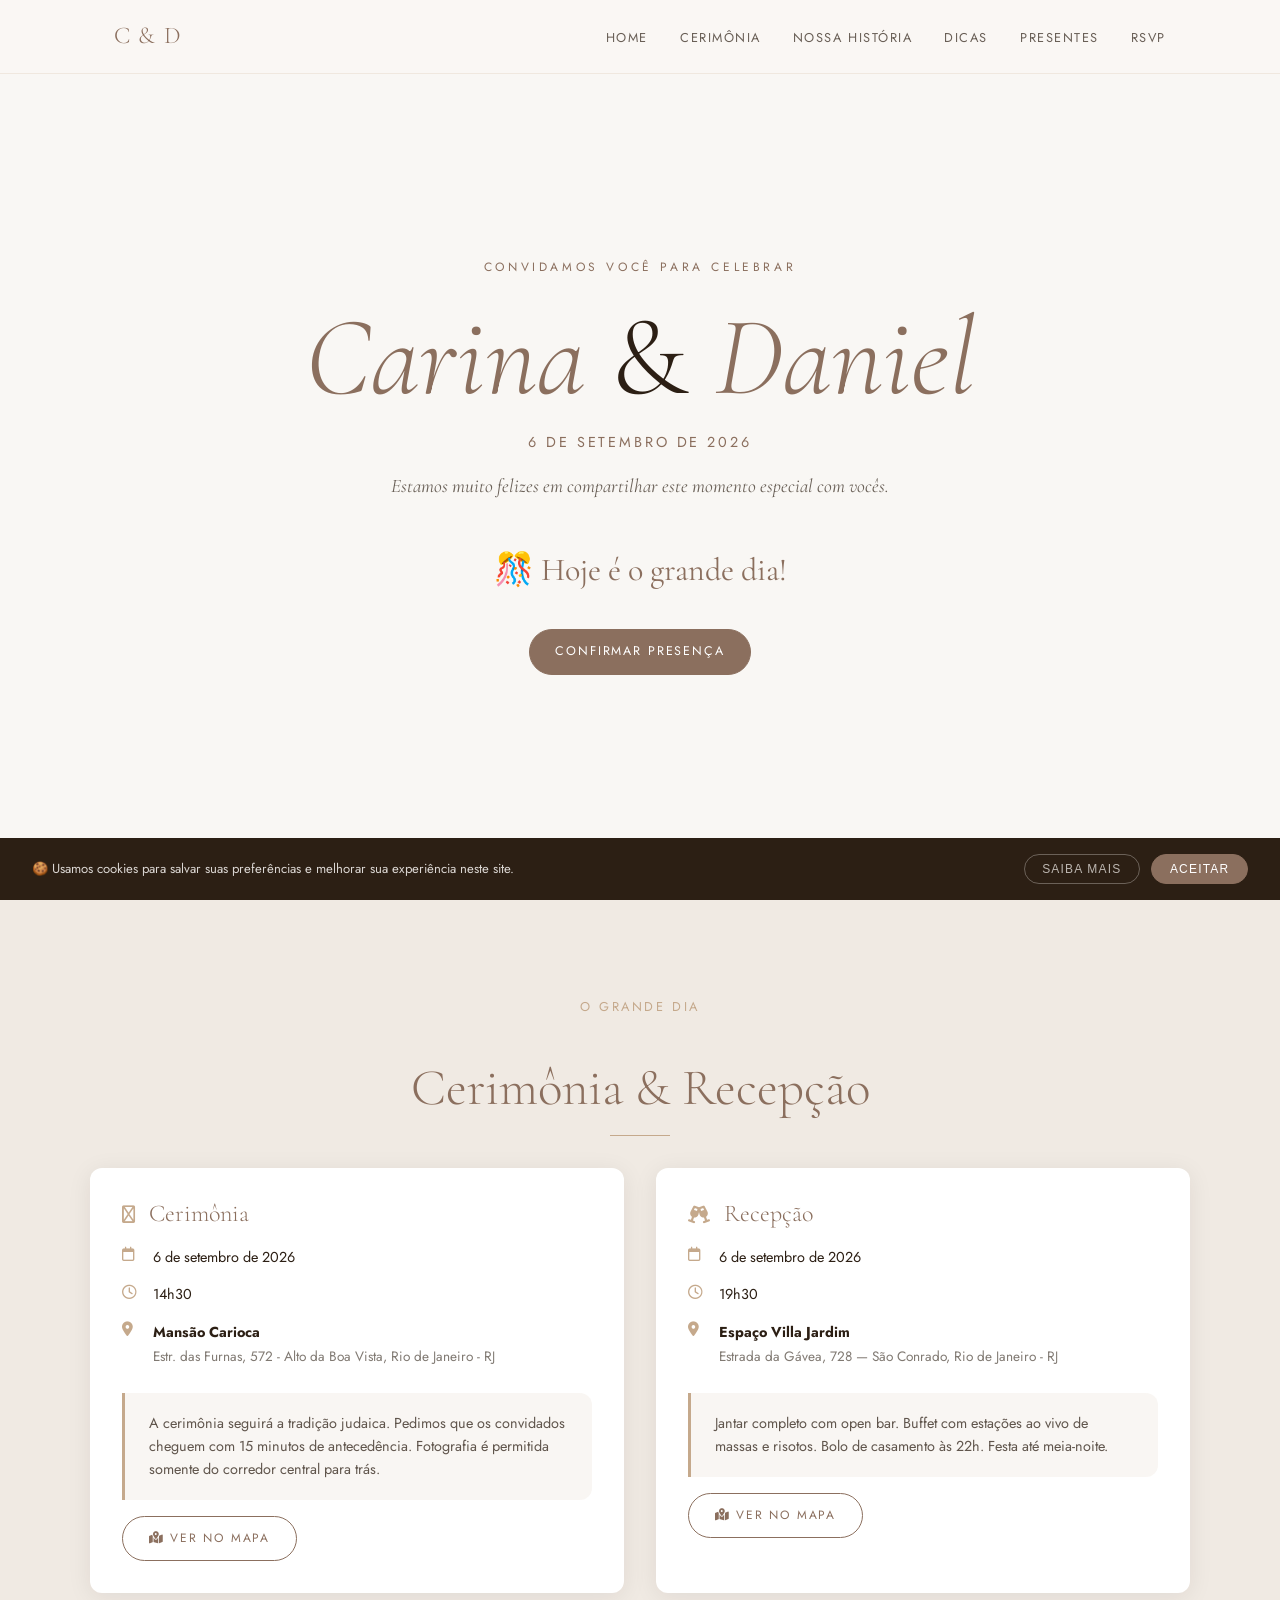
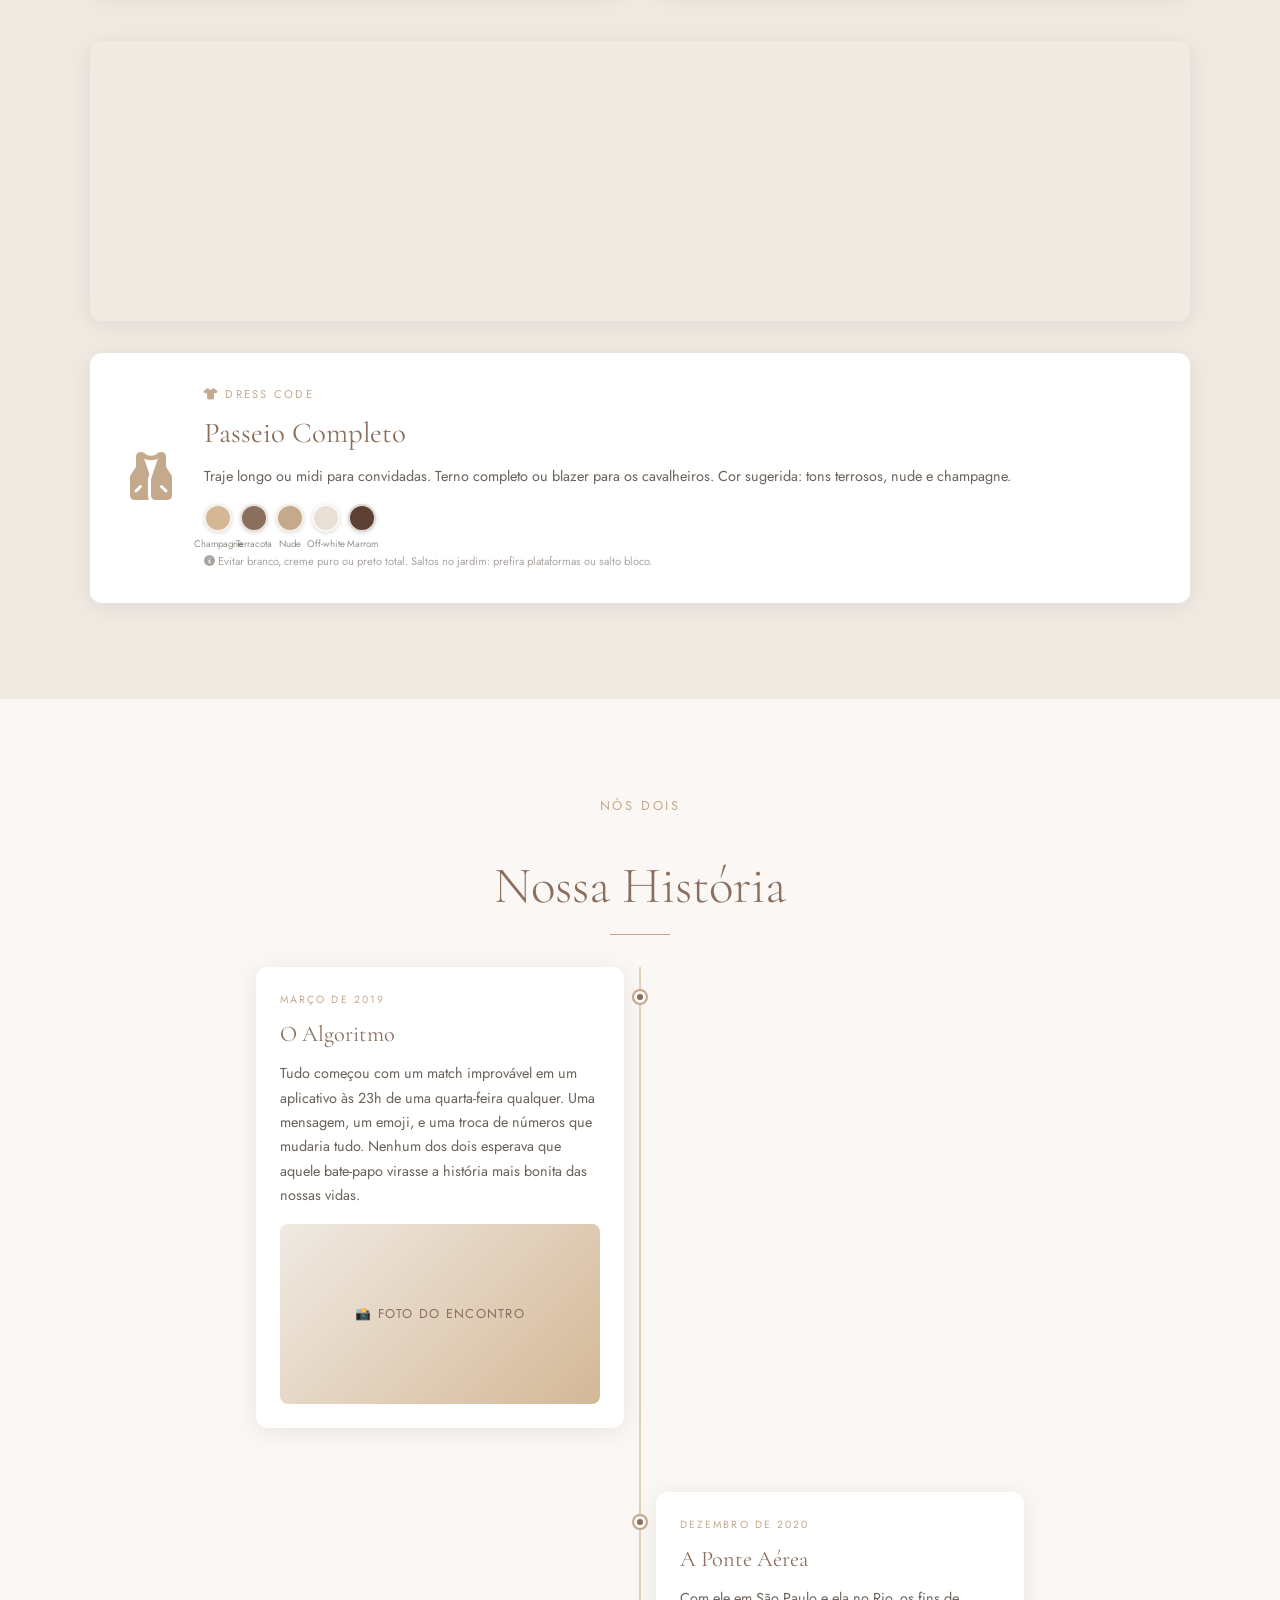
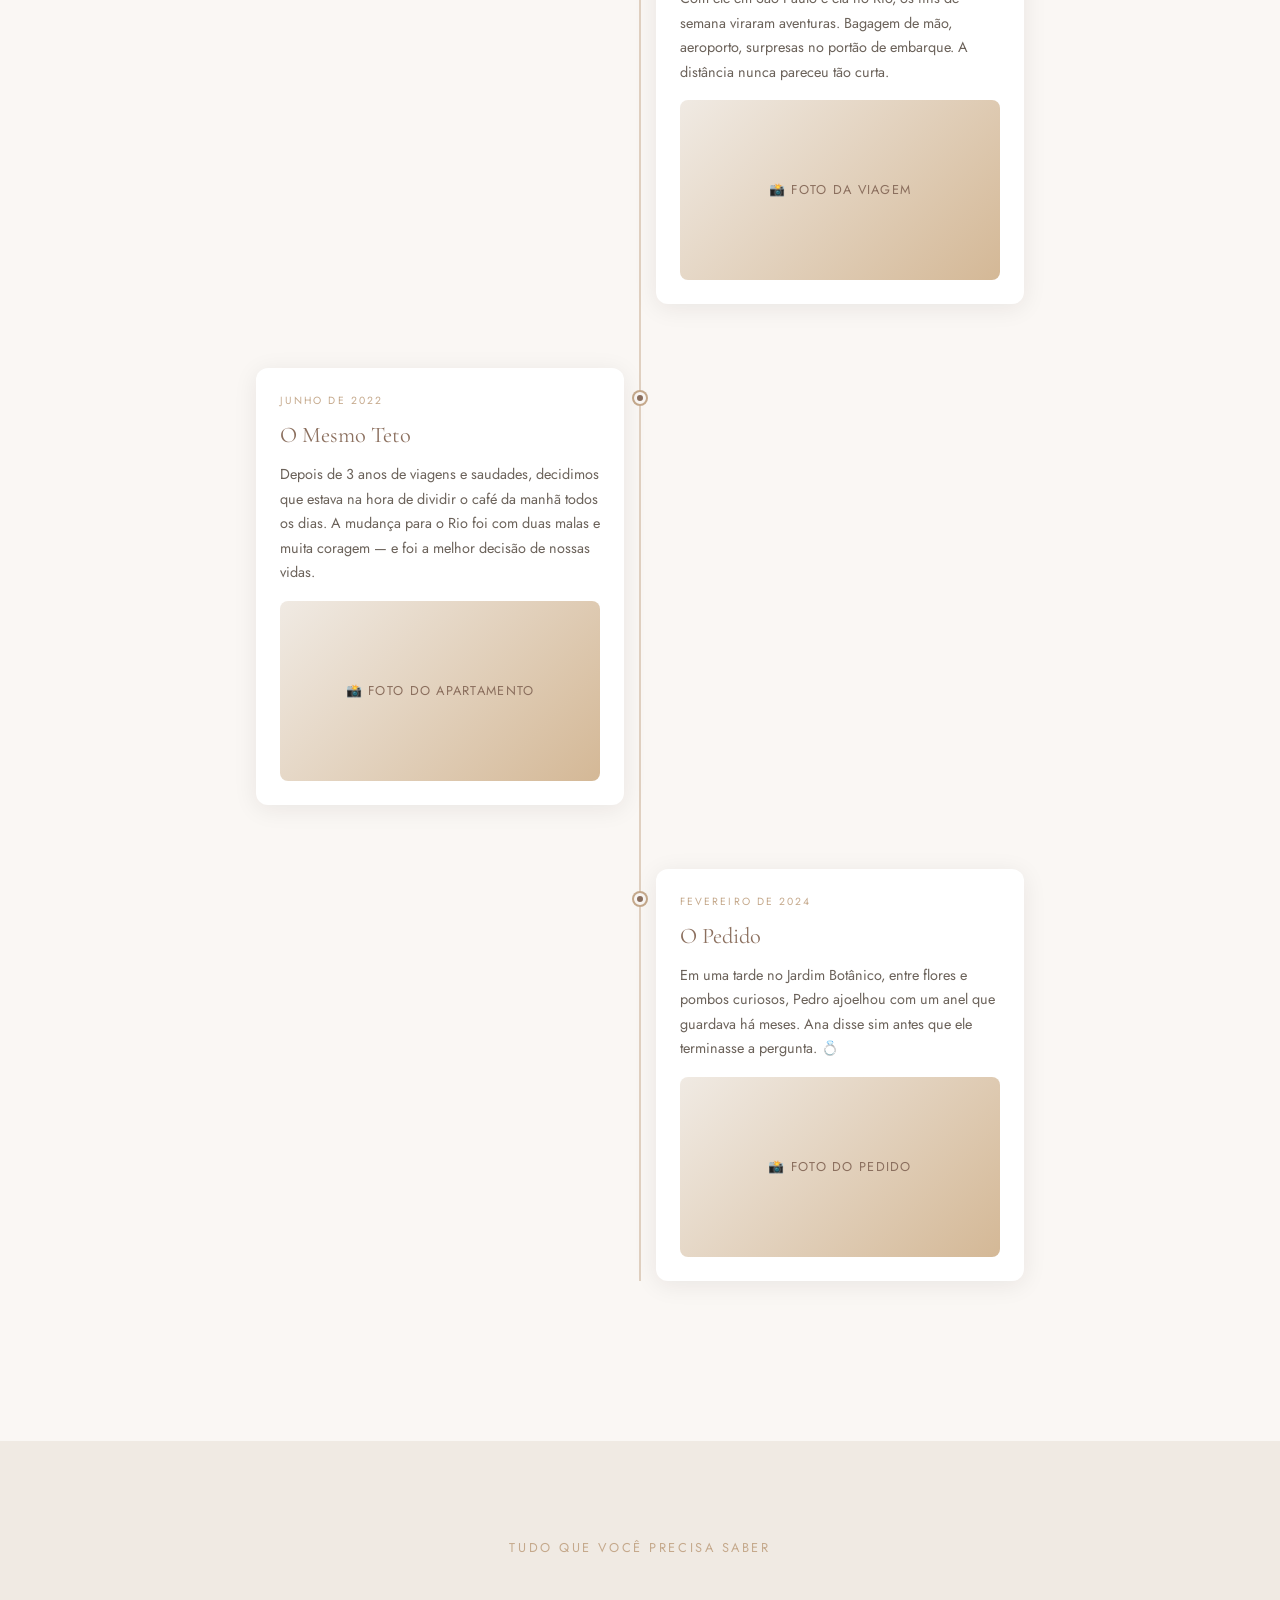
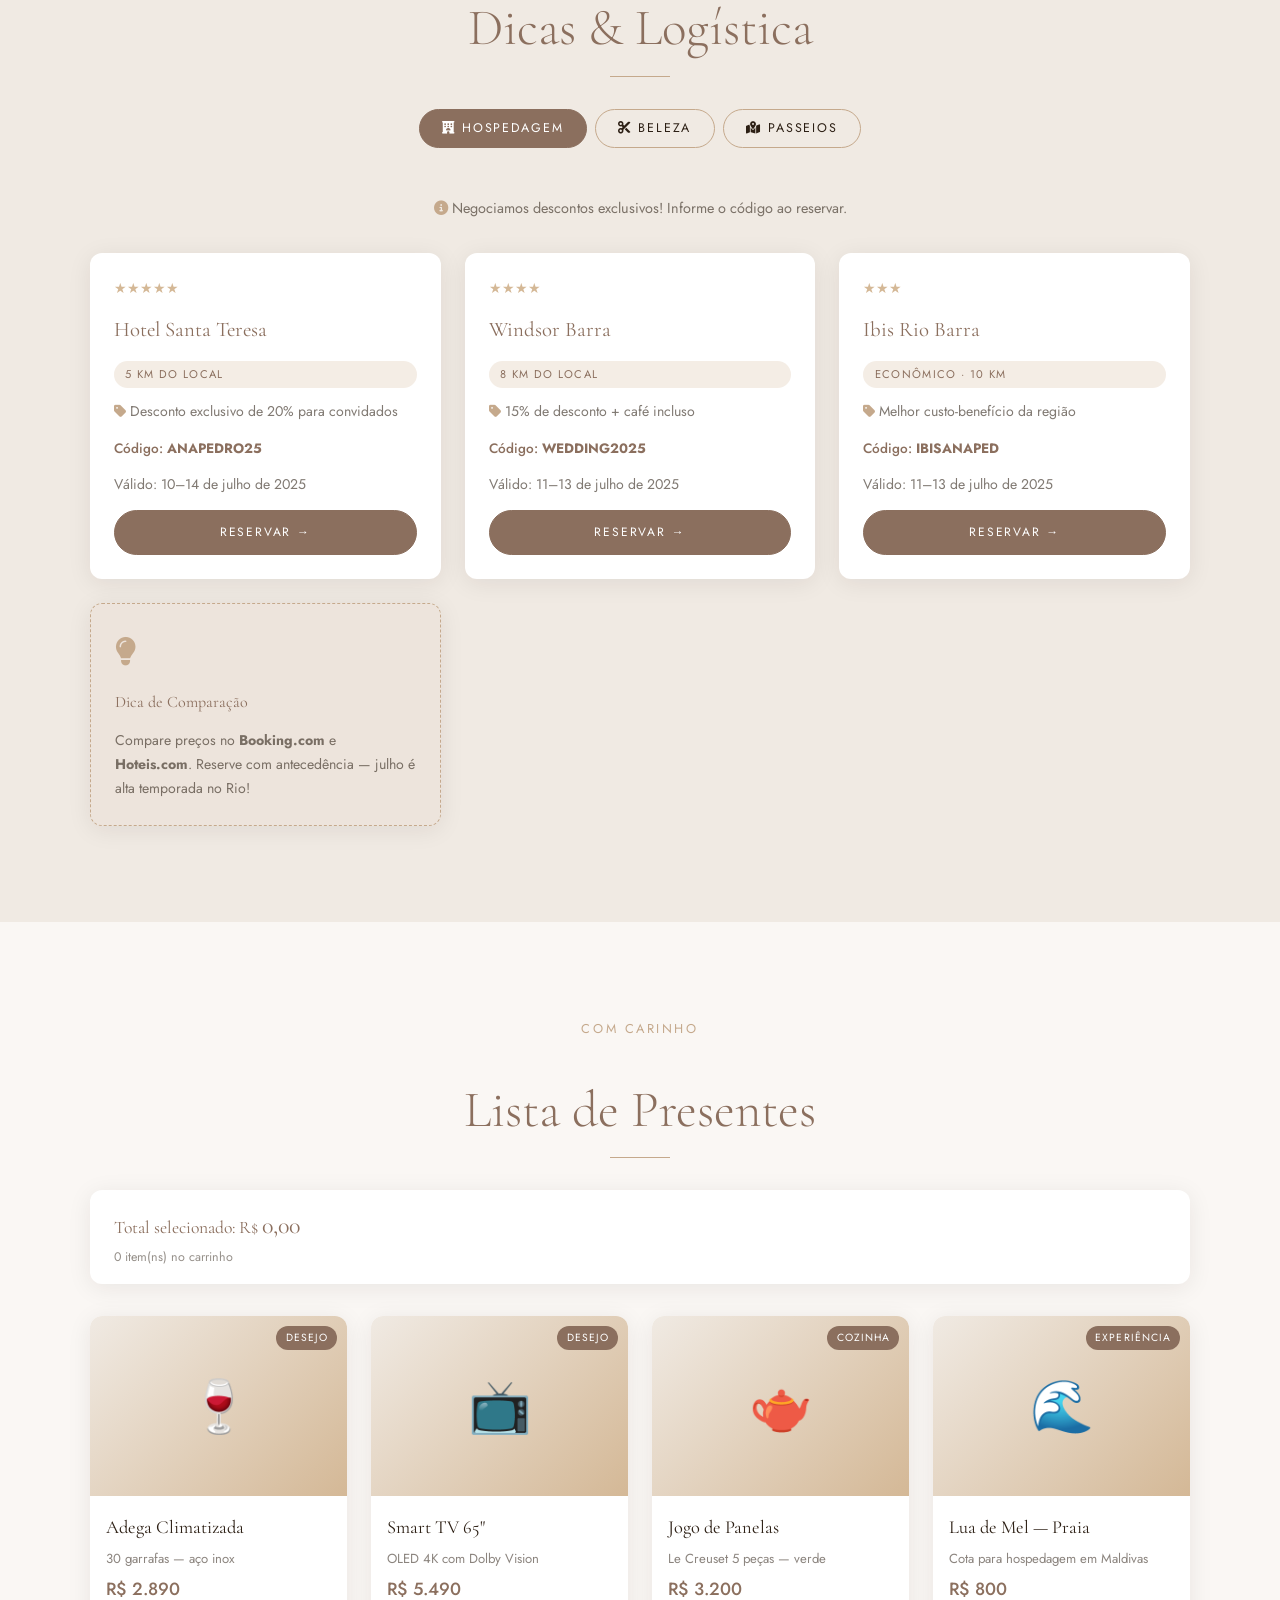
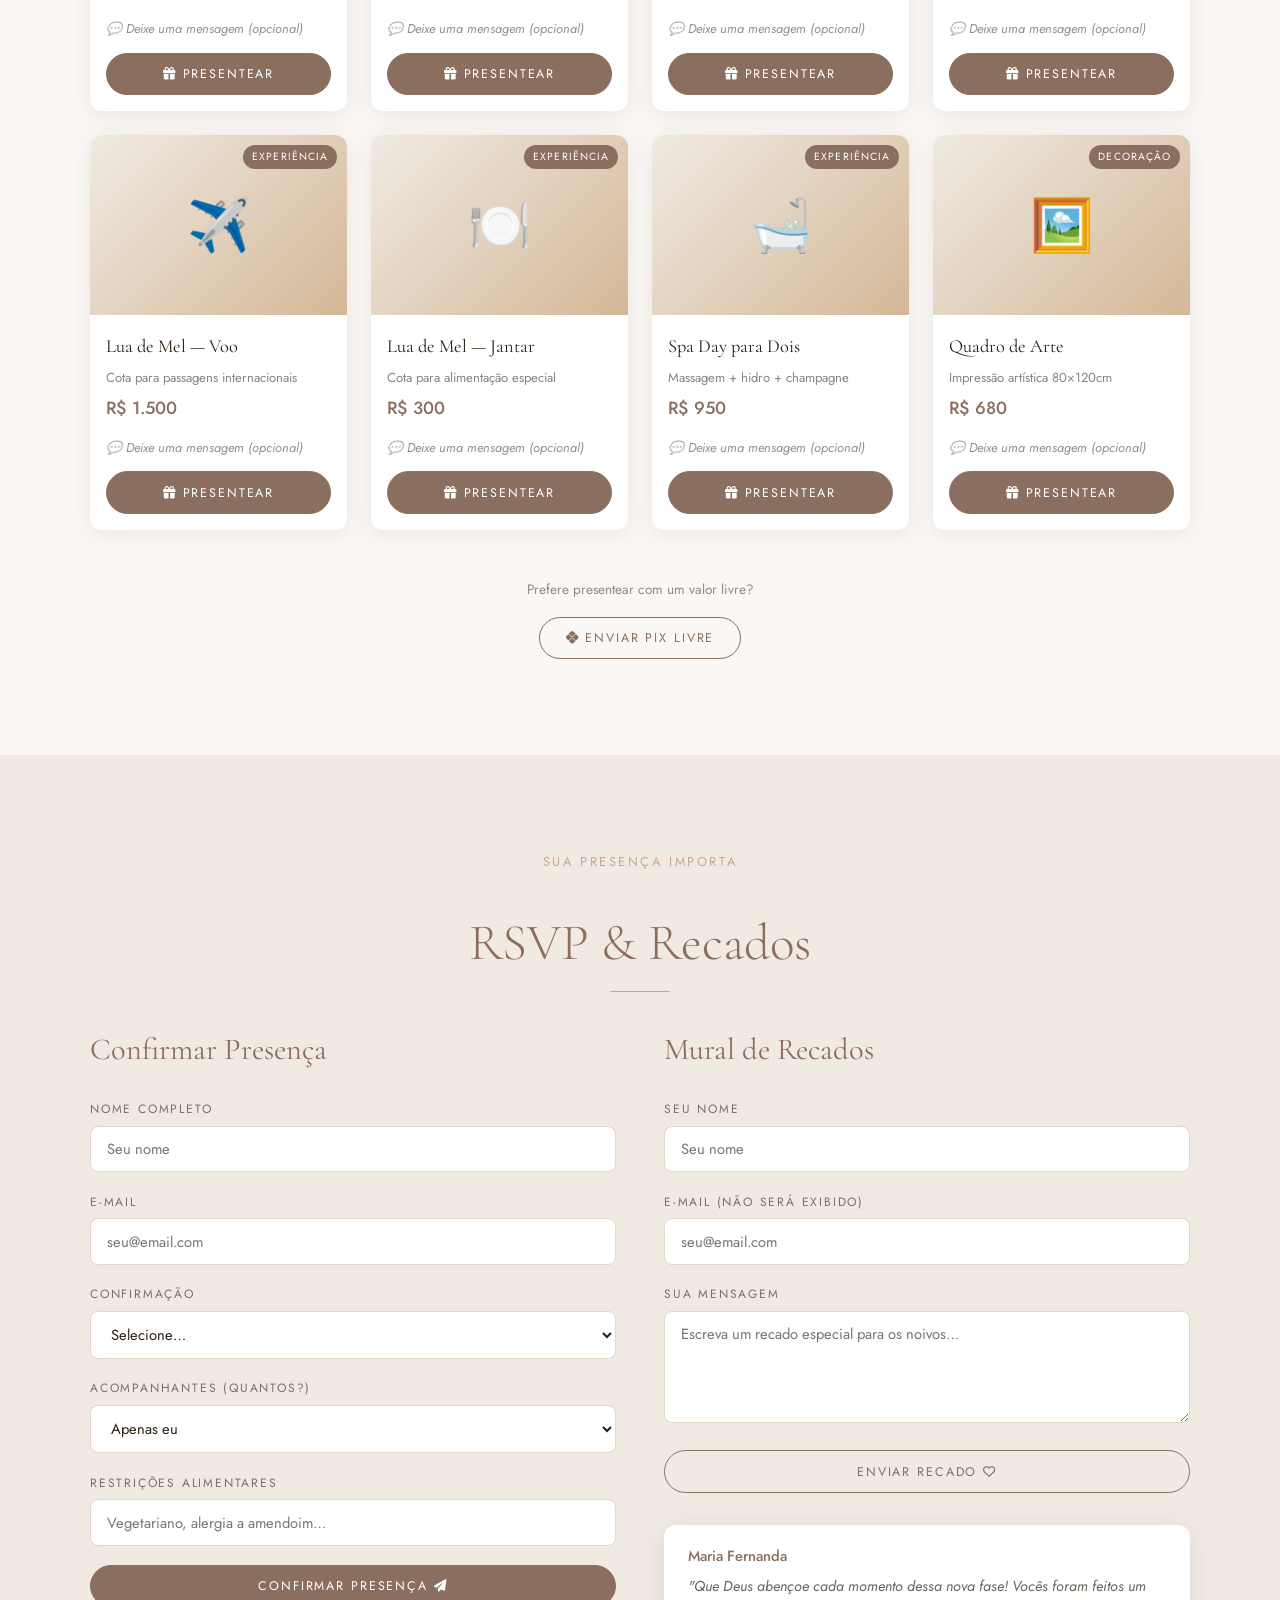
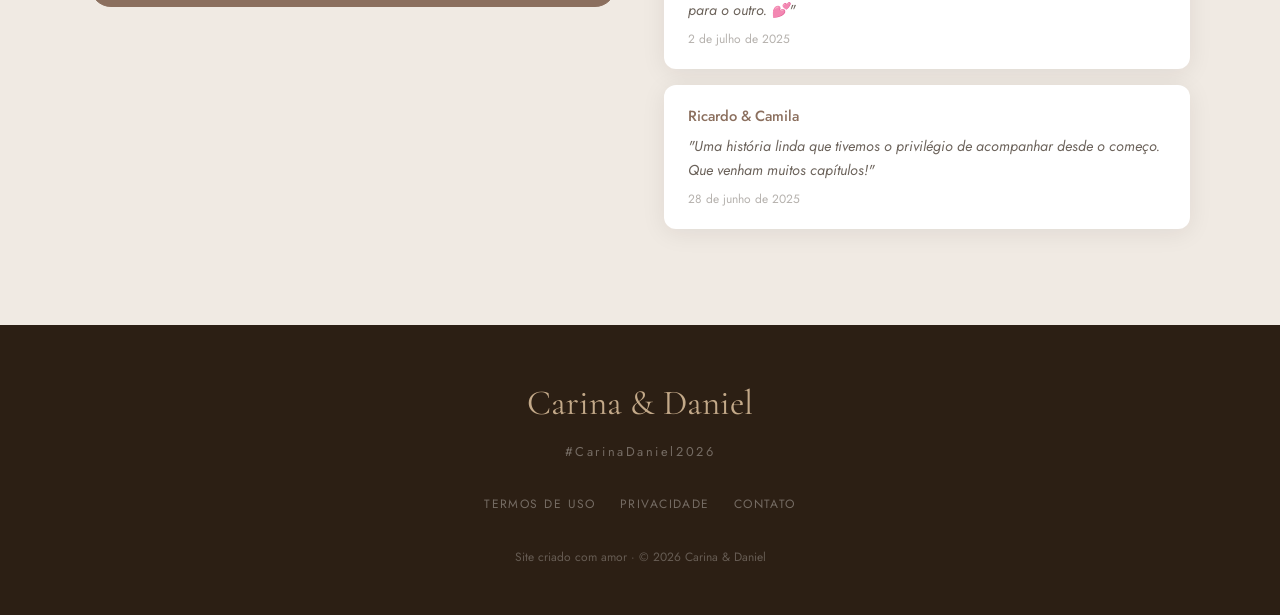
==== index.html @ b415d703 "init: casamento app" ====
<!DOCTYPE html>
<html lang="pt-BR">
<head>
<meta charset="UTF-8">
<meta name="viewport" content="width=device-width, initial-scale=1.0">
<title>Carina & Daniel — 06.09.2026</title>

<!-- Fontes -->
<link rel="preconnect" href="https://fonts.googleapis.com">
<link href="https://fonts.googleapis.com/css2?family=Cormorant+Garamond:ital,wght@0,300;0,400;0,600;1,300;1,400&family=Jost:wght@300;400;500&display=swap" rel="stylesheet">
<link rel="stylesheet" href="https://cdnjs.cloudflare.com/ajax/libs/font-awesome/6.5.0/css/all.min.css">

<!-- CSS Modular (ordem importa!) -->
<link rel="stylesheet" href="css/1-variables.css">
<link rel="stylesheet" href="css/2-base.css">
<link rel="stylesheet" href="css/3-typography.css">
<link rel="stylesheet" href="css/4-navigation.css">
<link rel="stylesheet" href="css/5-hero.css">
<link rel="stylesheet" href="css/6-sections.css">
<link rel="stylesheet" href="css/7-ceremony.css">
<link rel="stylesheet" href="css/8-timeline.css">
<link rel="stylesheet" href="css/9-tabs.css">
<link rel="stylesheet" href="css/10-cards.css">
<link rel="stylesheet" href="css/11-gifts.css">
<link rel="stylesheet" href="css/12-forms.css">
<link rel="stylesheet" href="css/13-footer.css">
<link rel="stylesheet" href="css/14-components.css">
<link rel="stylesheet" href="css/15-modals.css">
<link rel="stylesheet" href="css/16-responsive.css">
</head>
<body>

<!-- ═══════════ NAV ═══════════ -->
<nav id="nav">
  <div class="nav-inner">
    <span class="nav-logo" id="nav-logo">C & D</span>
    <ul class="nav-links">
      <li><a href="#home">Home</a></li>
      <li><a href="#cerimonia">Cerimônia</a></li>
      <li><a href="#historia">Nossa História</a></li>
      <li><a href="#dicas">Dicas</a></li>
      <li><a href="#presentes">Presentes</a></li>
      <li><a href="#interacao">RSVP</a></li>
    </ul>
    <button class="hamburger" id="hamburger" aria-label="Menu">
      <span></span><span></span><span></span>
    </button>
  </div>
  <div class="nav-mobile" id="nav-mobile">
    <a href="#home" onclick="closeMobile()">Home</a>
    <a href="#cerimonia" onclick="closeMobile()">Cerimônia & Recepção</a>
    <a href="#historia" onclick="closeMobile()">Nossa História</a>
    <a href="#dicas" onclick="closeMobile()">Dicas</a>
    <a href="#presentes" onclick="closeMobile()">Lista de Presentes</a>
    <a href="#interacao" onclick="closeMobile()">RSVP & Recados</a>
  </div>
</nav>

<!-- ═══════════ HOME ═══════════ -->
<section id="home">
  <div class="hero-content">
    <span class="hero-pre">Convidamos você para celebrar</span>
    <div class="hero-names display">
      <em id="nome1">Carina</em> & <em id="nome2">Daniel</em>
    </div>
    <div class="hero-date" id="hero-date">6 de setembro de 2026</div>
    <p class="hero-frase" id="hero-frase">"Estamos muito felizes em compartilhar este momento especial com vocês."</p>

    <div class="countdown" id="countdown">
      <div class="countdown-item">
        <span class="countdown-num" id="cd-dias">000</span>
        <span class="countdown-label">Dias</span>
      </div>
      <span class="countdown-sep">·</span>
      <div class="countdown-item">
        <span class="countdown-num" id="cd-horas">00</span>
        <span class="countdown-label">Horas</span>
      </div>
      <span class="countdown-sep">·</span>
      <div class="countdown-item">
        <span class="countdown-num" id="cd-min">00</span>
        <span class="countdown-label">Min</span>
      </div>
      <span class="countdown-sep">·</span>
      <div class="countdown-item">
        <span class="countdown-num" id="cd-sec">00</span>
        <span class="countdown-label">Seg</span>
      </div>
    </div>

    <a href="#interacao" class="btn btn-primary">Confirmar Presença</a>
  </div>
</section>

<!-- ═══════════ CERIMÔNIA & RECEPÇÃO ═══════════ -->
<section id="cerimonia">
  <div class="section-inner">
    <span class="section-sub">O Grande Dia</span>
    <h2 class="section-title">Cerimônia &amp; Recepção</h2>
    <div class="divider"></div>

    <div class="ceremony-grid">
      <!-- Cerimônia -->
      <div class="ceremony-card">
        <h3><i class="fa-regular fa-church" style="color:var(--cor-secundaria);margin-right:.5rem;font-size:1.1rem"></i> Cerimônia</h3>
        <div class="ceremony-detail"><i class="fa-regular fa-calendar"></i><span id="cer-data">6 de setembro de 2026</span></div>
        <div class="ceremony-detail"><i class="fa-regular fa-clock"></i><span id="cer-hora">14h30</span></div>
        <div class="ceremony-detail"><i class="fa-solid fa-location-dot"></i><div><strong id="cer-local">Mansão Carioca</strong><br><span id="cer-end" style="font-size:.85rem;color:rgba(44,31,20,.6)">Estr. das Furnas, 572 - Alto da Boa Vista, RJ</span></div></div>
        <div class="info-box" id="cer-info">
          A cerimônia seguirá a tradição judaica. Pedimos que os convidados cheguem com 15 minutos de antecedência.
        </div>
        <a href="https://www.google.com/maps/place/Mans%C3%A3o+Carioca/@-22.9684358,-43.284201,17z/data=!3m1!4b1!4m6!3m5!1s0x9bd6f77ca69be7:0x2d8d1917fcd29607!8m2!3d-22.9684359!4d-43.2793301!16s%2Fg%2F1tt0sbt4?entry=ttu&g_ep=EgoyMDI2MDQxOS4wIKXMDSoASAFQAw%3D%3D" target="_blank" class="btn btn-outline" style="margin-top:1rem;font-size:.75rem">
          <i class="fa-solid fa-map-location-dot"></i> Ver no mapa
        </a>
      </div>

      <!-- Recepção -->
      <div class="ceremony-card">
        <h3><i class="fa-solid fa-champagne-glasses" style="color:var(--cor-secundaria);margin-right:.5rem;font-size:1.1rem"></i> Recepção</h3>
        <div class="ceremony-detail"><i class="fa-regular fa-calendar"></i><span id="rec-data">6 de setembro de 2026</span></div>
        <div class="ceremony-detail"><i class="fa-regular fa-clock"></i><span id="rec-hora">19h30</span></div>
        <div class="ceremony-detail"><i class="fa-solid fa-location-dot"></i><div><strong id="rec-local">Espaço Villa Jardim</strong><br><span id="rec-end" style="font-size:.85rem;color:rgba(44,31,20,.6)">Estrada da Gávea, 728 — São Conrado, RJ</span></div></div>
        <div class="info-box" id="rec-info">
          Jantar completo com open bar. Buffet com estações ao vivo de massas e risotos. Bolo de casamento às 22h.
        </div>
        <a href="https://www.google.com/maps/place/Mans%C3%A3o+Carioca/@-22.9684358,-43.284201,17z/data=!3m1!4b1!4m6!3m5!1s0x9bd6f77ca69be7:0x2d8d1917fcd29607!8m2!3d-22.9684359!4d-43.2793301!16s%2Fg%2F1tt0sbt4?entry=ttu&g_ep=EgoyMDI2MDQxOS4wIKXMDSoASAFQAw%3D%3D" target="_blank" class="btn btn-outline" style="margin-top:1rem;font-size:.75rem">
          <i class="fa-solid fa-map-location-dot"></i> Ver no mapa
        </a>
      </div>
    </div>

    <!-- Mapa -->
    <div class="map-wrap">
      <iframe id="mapa"
        src="https://maps.google.com/maps?q=-22.9684359,-43.2793301&z=14&output=embed"
        allowfullscreen loading="lazy"
        referrerpolicy="no-referrer-when-downgrade">
      </iframe>
    </div>

    <!-- Dress code -->
    <div class="dresscode-card">
      <div class="dresscode-icon"><i class="fa-solid fa-vest"></i></div>
      <div>
        <div class="dresscode-label"><i class="fa-solid fa-shirt"></i> Dress Code</div>
        <div class="dresscode-title" id="dc-title">Passeio Completo</div>
        <div class="dresscode-desc" id="dc-desc">Traje longo ou midi para convidadas. Terno completo ou blazer para os cavalheiros.</div>
        <div class="palette" style="margin-top:1rem;">
          <div class="palette-dot" style="background:#D4B896" data-name="Champagne" title="Champagne"></div>
          <div class="palette-dot" style="background:#8B6F5E" data-name="Terracota" title="Terracota"></div>
          <div class="palette-dot" style="background:#C5A98C" data-name="Nude" title="Nude"></div>
          <div class="palette-dot" style="background:#E8E0D5" data-name="Off-white" title="Off-white"></div>
          <div class="palette-dot" style="background:#5C4033" data-name="Marrom" title="Marrom"></div>
        </div>
        <p style="font-size:.7rem;color:rgba(44,31,20,.4);margin-top:1.2rem;">
          <i class="fa-solid fa-circle-info"></i> Evitar branco, creme puro ou preto total. Saltos no jardim: prefira plataformas ou salto bloco.
        </p>
      </div>
    </div>
  </div>
</section>

<!-- ═══════════ NOSSA HISTÓRIA ═══════════ -->
<section id="historia">
  <div class="section-inner">
    <span class="section-sub">Nós dois</span>
    <h2 class="section-title">Nossa História</h2>
    <div class="divider"></div>

    <div class="timeline">

      <!-- Capítulo 1 -->
      <div class="timeline-item">
        <div class="timeline-dot"></div>
        <div class="timeline-content">
          <div class="timeline-tag">Março de 2019</div>
          <div class="timeline-chapter">O Algoritmo</div>
          <p class="timeline-text">
            Tudo começou com um match improvável em um aplicativo às 23h de uma quarta-feira qualquer. Uma mensagem, um emoji, e uma troca de números que mudaria tudo. Nenhum dos dois esperava que aquele bate-papo virasse a história mais bonita das nossas vidas.
          </p>
          <div class="photo-placeholder">📸 Foto do Encontro</div>
        </div>
      </div>

      <!-- Capítulo 2 -->
      <div class="timeline-item">
        <div class="timeline-dot"></div>
        <div class="timeline-content">
          <div class="timeline-tag">Dezembro de 2020</div>
          <div class="timeline-chapter">A Ponte Aérea</div>
          <p class="timeline-text">
            Com ele em São Paulo e ela no Rio, os fins de semana viraram aventuras. Bagagem de mão, aeroporto, surpresas no portão de embarque. A distância nunca pareceu tão curta.
          </p>
          <div class="photo-placeholder">📸 Foto da Viagem</div>
        </div>
      </div>

      <!-- Capítulo 3 -->
      <div class="timeline-item">
        <div class="timeline-dot"></div>
        <div class="timeline-content">
          <div class="timeline-tag">Junho de 2022</div>
          <div class="timeline-chapter">O Mesmo Teto</div>
          <p class="timeline-text">
            Depois de 3 anos de viagens e saudades, decidimos que estava na hora de dividir o café da manhã todos os dias. A mudança para o Rio foi com duas malas e muita coragem — e foi a melhor decisão de nossas vidas.
          </p>
          <div class="photo-placeholder">📸 Foto do Apartamento</div>
        </div>
      </div>

      <!-- Capítulo 4 -->
      <div class="timeline-item">
        <div class="timeline-dot"></div>
        <div class="timeline-content">
          <div class="timeline-tag">Fevereiro de 2024</div>
          <div class="timeline-chapter">O Pedido</div>
          <p class="timeline-text">
            Em uma tarde no Jardim Botânico, entre flores e pombos curiosos, Pedro ajoelhou com um anel que guardava há meses. Ana disse sim antes que ele terminasse a pergunta. 💍
          </p>
          <div class="photo-placeholder">📸 Foto do Pedido</div>
        </div>
      </div>

    </div>
  </div>
</section>

<!-- ═══════════ DICAS ═══════════ -->
<section id="dicas">
  <div class="section-inner">
    <span class="section-sub">Tudo que você precisa saber</span>
    <h2 class="section-title">Dicas &amp; Logística</h2>
    <div class="divider"></div>

    <div class="dicas-tabs">
      <button class="tab-btn active" onclick="showTab('hospedagem', this)"><i class="fa-solid fa-hotel"></i> Hospedagem</button>
      <button class="tab-btn" onclick="showTab('beleza', this)"><i class="fa-solid fa-scissors"></i> Beleza</button>
      <button class="tab-btn" onclick="showTab('turismo', this)"><i class="fa-solid fa-map-location-dot"></i> Passeios</button>
    </div>

    <!-- Hospedagem -->
    <div class="tab-content active" id="tab-hospedagem">
      <p style="text-align:center;color:rgba(44,31,20,.6);font-size:.9rem;margin-bottom:2rem">
        <i class="fa-solid fa-circle-info" style="color:var(--cor-secundaria)"></i>
        Negociamos descontos exclusivos! Informe o código ao reservar.
      </p>
      <div class="hotel-grid">

        <div class="hotel-card">
          <div><div class="hotel-stars">★★★★★</div></div>
          <div class="hotel-name">Hotel Santa Teresa</div>
          <span class="hotel-tag">5 km do local</span>
          <div class="hotel-detail"><i class="fa-solid fa-tag" style="color:var(--cor-secundaria)"></i> Desconto exclusivo de 20% para convidados</div>
          <div class="hotel-discount">Código: <strong>ANAPEDRO25</strong></div>
          <div class="hotel-detail">Válido: 10–14 de julho de 2025</div>
          <a href="#" class="btn btn-primary" style="font-size:.75rem">Reservar →</a>
        </div>

        <div class="hotel-card">
          <div><div class="hotel-stars">★★★★</div></div>
          <div class="hotel-name">Windsor Barra</div>
          <span class="hotel-tag">8 km do local</span>
          <div class="hotel-detail"><i class="fa-solid fa-tag" style="color:var(--cor-secundaria)"></i> 15% de desconto + café incluso</div>
          <div class="hotel-discount">Código: <strong>WEDDING2025</strong></div>
          <div class="hotel-detail">Válido: 11–13 de julho de 2025</div>
          <a href="#" class="btn btn-primary" style="font-size:.75rem">Reservar →</a>
        </div>

        <div class="hotel-card">
          <div><div class="hotel-stars">★★★</div></div>
          <div class="hotel-name">Ibis Rio Barra</div>
          <span class="hotel-tag">Econômico · 10 km</span>
          <div class="hotel-detail"><i class="fa-solid fa-tag" style="color:var(--cor-secundaria)"></i> Melhor custo-benefício da região</div>
          <div class="hotel-discount">Código: <strong>IBISANAPED</strong></div>
          <div class="hotel-detail">Válido: 11–13 de julho de 2025</div>
          <a href="#" class="btn btn-primary" style="font-size:.75rem">Reservar →</a>
        </div>

        <div class="hotel-card" style="background:rgba(197,169,140,.08);border:1px dashed var(--cor-secundaria)">
          <div style="font-size:1.8rem;color:var(--cor-secundaria)"><i class="fa-solid fa-lightbulb"></i></div>
          <div class="hotel-name" style="font-size:1rem">Dica de Comparação</div>
          <div class="hotel-detail">Compare preços no <strong>Booking.com</strong> e <strong>Hoteis.com</strong>. Reserve com antecedência — julho é alta temporada no Rio!</div>
        </div>

      </div>
    </div>

    <!-- Beleza -->
    <div class="tab-content" id="tab-beleza">
      <p style="text-align:center;color:rgba(44,31,20,.6);font-size:.9rem;margin-bottom:2rem">
        <i class="fa-solid fa-circle-info" style="color:var(--cor-secundaria)"></i>
        Profissionais indicados por nós. Reserve com antecedência!
      </p>
      <div class="beauty-list">

        <div class="beauty-card">
          <div class="beauty-icon"><i class="fa-solid fa-scissors"></i></div>
          <div>
            <div class="beauty-name">Juliana Ramos</div>
            <div class="beauty-spec">Cabelos · Penteados para festas</div>
            <div class="beauty-phone"><i class="fa-brands fa-whatsapp"></i> (21) 99999-0001</div>
          </div>
        </div>

        <div class="beauty-card">
          <div class="beauty-icon"><i class="fa-solid fa-brush"></i></div>
          <div>
            <div class="beauty-name">Carol Makeup</div>
            <div class="beauty-spec">Maquiagem · Airbrush e clássica</div>
            <div class="beauty-phone"><i class="fa-brands fa-whatsapp"></i> (21) 99999-0002</div>
          </div>
        </div>

        <div class="beauty-card">
          <div class="beauty-icon"><i class="fa-solid fa-spa"></i></div>
          <div>
            <div class="beauty-name">Salão Bella Vista</div>
            <div class="beauty-spec">Completo · Unhas, cabelo e make</div>
            <div class="beauty-phone"><i class="fa-brands fa-whatsapp"></i> (21) 99999-0003</div>
          </div>
        </div>

        <div class="beauty-card">
          <div class="beauty-icon"><i class="fa-solid fa-hand-sparkles"></i></div>
          <div>
            <div class="beauty-name">Nails by Paty</div>
            <div class="beauty-spec">Unhas · Gel, acrílico e nail art</div>
            <div class="beauty-phone"><i class="fa-brands fa-whatsapp"></i> (21) 99999-0004</div>
          </div>
        </div>

      </div>
    </div>

    <!-- Turismo -->
    <div class="tab-content" id="tab-turismo">
      <p style="text-align:center;color:rgba(44,31,20,.6);font-size:.9rem;margin-bottom:2rem">
        Aproveite a estadia no Rio! Curadoria especial dos nossos lugares favoritos.
      </p>

      <div style="font-size:.75rem;letter-spacing:.2em;text-transform:uppercase;color:var(--cor-secundaria);margin-bottom:1rem">
        <i class="fa-solid fa-leaf"></i> Parques & Natureza
      </div>
      <div class="turismo-grid" style="margin-bottom:2.5rem">
        <div class="turismo-card">
          <div class="turismo-img"><i class="fa-solid fa-tree"></i></div>
          <div class="turismo-body">
            <div class="turismo-cat">Parques</div>
            <div class="turismo-name">Jardim Botânico</div>
            <div class="turismo-desc">Lar de orquídeas raras e vitórias-régias gigantes. Entrada gratuita às quartas. Indispensável!</div>
          </div>
        </div>
        <div class="turismo-card">
          <div class="turismo-img"><i class="fa-solid fa-mountain-sun"></i></div>
          <div class="turismo-body">
            <div class="turismo-cat">Natureza</div>
            <div class="turismo-name">Trilha do Corcovado</div>
            <div class="turismo-desc">Vista privilegiada da cidade maravilhosa. Reserve o trem com antecedência.</div>
          </div>
        </div>
      </div>

      <div style="font-size:.75rem;letter-spacing:.2em;text-transform:uppercase;color:var(--cor-secundaria);margin-bottom:1rem">
        <i class="fa-solid fa-landmark"></i> Cultura & Arte
      </div>
      <div class="turismo-grid" style="margin-bottom:2.5rem">
        <div class="turismo-card">
          <div class="turismo-img"><i class="fa-solid fa-palette"></i></div>
          <div class="turismo-body">
            <div class="turismo-cat">Cultura</div>
            <div class="turismo-name">CCBB Rio</div>
            <div class="turismo-desc">Centro Cultural Banco do Brasil com exposições sempre incríveis e entrada gratuita.</div>
          </div>
        </div>
        <div class="turismo-card">
          <div class="turismo-img"><i class="fa-solid fa-masks-theater"></i></div>
          <div class="turismo-body">
            <div class="turismo-cat">Arte</div>
            <div class="turismo-name">Museu do Amanhã</div>
            <div class="turismo-desc">Arquitetura deslumbrante na Praça Mauá. Exposições interativas sobre o futuro.</div>
          </div>
        </div>
      </div>

      <div style="font-size:.75rem;letter-spacing:.2em;text-transform:uppercase;color:var(--cor-secundaria);margin-bottom:1rem">
        <i class="fa-solid fa-utensils"></i> Gastronomia
      </div>
      <div class="turismo-grid">
        <div class="turismo-card">
          <div class="turismo-img"><i class="fa-solid fa-fish"></i></div>
          <div class="turismo-body">
            <div class="turismo-cat">Gastronomia</div>
            <div class="turismo-name">Zuka — Leblon</div>
            <div class="turismo-desc">Melhor salmão do Rio. Ambiente charmoso e contemporâneo. Reserve com antecedência.</div>
          </div>
        </div>
        <div class="turismo-card">
          <div class="turismo-img"><i class="fa-solid fa-burger"></i></div>
          <div class="turismo-body">
            <div class="turismo-cat">Gastronomia</div>
            <div class="turismo-name">Bar do Mineiro</div>
            <div class="turismo-desc">Feijoada clássica em Santa Teresa. Autêntico, popular e imperdível.</div>
          </div>
        </div>
      </div>

    </div>

  </div>
</section>

<!-- ═══════════ PRESENTES ═══════════ -->
<section id="presentes">
  <div class="section-inner">
    <span class="section-sub">Com carinho</span>
    <h2 class="section-title">Lista de Presentes</h2>
    <div class="divider"></div>

    <div class="gift-bar">
      <div>
        <div class="gift-total">Total selecionado: R$ <span id="cart-total">0,00</span></div>
        <div style="font-size:.78rem;color:rgba(44,31,20,.5)"><span id="cart-count">0</span> item(ns) no carrinho</div>
      </div>
      <button class="btn btn-primary" onclick="openCart()" id="cart-btn" style="display:none">
        <i class="fa-solid fa-basket-shopping"></i> Ver carrinho
      </button>
    </div>

    <div class="gift-grid" id="gift-grid">
      <!-- Preenchido pelo JS -->
    </div>

    <!-- Pix direto -->
    <div style="text-align:center;margin-top:3rem">
      <p style="font-size:.85rem;color:rgba(44,31,20,.5);margin-bottom:1rem">Prefere presentear com um valor livre?</p>
      <button class="btn btn-outline" onclick="copyPix()">
        <i class="fa-brands fa-pix"></i> Enviar Pix Livre
      </button>
    </div>
  </div>
</section>

<!-- Modal Carrinho -->
<div class="cart-modal" id="cart-modal">
  <div class="cart-box">
    <h3>🛒 Carrinho de Presentes</h3>
    <div id="cart-items"></div>
    <div class="cart-total-row">
      <span>Total</span>
      <span>R$ <span id="modal-total">0,00</span></span>
    </div>
    <div class="pix-box">
      <div class="pix-label"><i class="fa-brands fa-pix"></i> Chave Pix para pagamento</div>
      <div class="pix-key" id="pix-key-display">casamento@anapedro.com.br</div>
      <button class="pix-copy" onclick="copyPix()">
        <i class="fa-regular fa-copy"></i> Copiar chave
      </button>
    </div>
    <div style="display:flex;gap:.8rem;margin-top:1.5rem;flex-wrap:wrap">
      <button class="btn btn-outline" onclick="closeCart()" style="flex:1">Continuar comprando</button>
      <button class="btn btn-primary" onclick="finalizarPresente()" style="flex:1">Finalizar <i class="fa-solid fa-check"></i></button>
    </div>
  </div>
</div>

<!-- ═══════════ RSVP & RECADOS ═══════════ -->
<section id="interacao">
  <div class="section-inner">
    <span class="section-sub">Sua presença importa</span>
    <h2 class="section-title">RSVP &amp; Recados</h2>
    <div class="divider"></div>

    <div class="interacao-grid">

      <!-- RSVP -->
      <div>
        <div class="form-title">Confirmar Presença</div>

        <div class="form-group">
          <label>Nome completo</label>
          <input type="text" id="rsvp-nome" placeholder="Seu nome">
        </div>
        <div class="form-group">
          <label>E-mail</label>
          <input type="email" id="rsvp-email" placeholder="seu@email.com">
        </div>
        <div class="form-group">
          <label>Confirmação</label>
          <select id="rsvp-conf">
            <option value="">Selecione…</option>
            <option value="sim">✅ Sim, estarei presente!</option>
            <option value="talvez">🤞 Talvez, aguardem confirmação</option>
            <option value="nao">❌ Não poderei comparecer</option>
          </select>
        </div>
        <div class="form-group">
          <label>Acompanhantes (quantos?)</label>
          <select id="rsvp-acomp">
            <option value="0">Apenas eu</option>
            <option value="1">+ 1 acompanhante</option>
            <option value="2">+ 2 acompanhantes</option>
            <option value="3">+ 3 acompanhantes</option>
          </select>
        </div>
        <div class="form-group">
          <label>Restrições alimentares</label>
          <input type="text" id="rsvp-rest" placeholder="Vegetariano, alergia a amendoim…">
        </div>
        <button class="btn btn-primary" onclick="submitRsvp()" style="width:100%">
          Confirmar Presença <i class="fa-solid fa-paper-plane"></i>
        </button>
      </div>

      <!-- Recados -->
      <div>
        <div class="form-title">Mural de Recados</div>

        <div class="form-group">
          <label>Seu nome</label>
          <input type="text" id="msg-nome" placeholder="Seu nome">
        </div>
        <div class="form-group">
          <label>E-mail (não será exibido)</label>
          <input type="email" id="msg-email" placeholder="seu@email.com">
        </div>
        <div class="form-group">
          <label>Sua mensagem</label>
          <textarea id="msg-texto" rows="4" placeholder="Escreva um recado especial para os noivos…"></textarea>
        </div>
        <button class="btn btn-outline" onclick="submitMsg()" style="width:100%">
          Enviar Recado <i class="fa-regular fa-heart"></i>
        </button>

        <!-- Mural público -->
        <div class="mural-list" id="mural-list">
          <div class="mural-item">
            <div class="mural-name">Maria Fernanda</div>
            <div class="mural-msg">"Que Deus abençoe cada momento dessa nova fase! Vocês foram feitos um para o outro. 💕"</div>
            <div class="mural-date">2 de julho de 2025</div>
          </div>
          <div class="mural-item">
            <div class="mural-name">Ricardo &amp; Camila</div>
            <div class="mural-msg">"Uma história linda que tivemos o privilégio de acompanhar desde o começo. Que venham muitos capítulos!"</div>
            <div class="mural-date">28 de junho de 2025</div>
          </div>
        </div>
      </div>

    </div>
  </div>
</section>

<!-- ═══════════ RODAPÉ ═══════════ -->
<footer>
  <div class="footer-names" id="footer-names">Carina &amp; Daniel</div>
  <div class="footer-hash" id="footer-hash">#CarinaDaniel2026</div>
  <div class="footer-links">
    <a href="#" onclick="showTermos()">Termos de Uso</a>
    <a href="#" onclick="showPriv()">Privacidade</a>
    <a href="#">Contato</a>
  </div>
  <div class="footer-tiny">Site criado com amor · © 2026 Carina &amp; Daniel</div>
</footer>

<!-- Cookies Banner -->
<div class="cookie-banner hidden" id="cookie-banner">
  <span>🍪 Usamos cookies para salvar suas preferências e melhorar sua experiência neste site.</span>
  <div class="cookie-btns">
    <button class="cookie-btn cookie-info" onclick="showPriv()">Saiba mais</button>
    <button class="cookie-btn cookie-ok" onclick="acceptCookies()">Aceitar</button>
  </div>
</div>

<!-- Toast -->
<div class="toast" id="toast"></div>

<!-- JavaScript Modular (ordem importa!) -->
<script src="config.js"></script>
<script src="js/data-gifts.js"></script>
<script src="js/utils.js"></script>
<script src="js/countdown.js"></script>
<script src="js/navigation.js"></script>
<script src="js/tabs.js"></script>
<script src="js/cart.js"></script>
<script src="js/forms.js"></script>
<script src="js/cookies.js"></script>
<script src="js/animations.js"></script>
<script src="js/init.js"></script>

</body>
</html>
---- css/1-variables.css ----
/* ═══════════ VARIÁVEIS CSS ═══════════ */
:root {
  --cor-primaria:   #8B6F5E;
  --cor-secundaria: #C5A98C;
  --cor-destaque:   #D4B896;
  --cor-texto:      #2C1F14;
  --cor-fundo:      #FAF7F4;
  --cor-claro:      #F0EAE3;
  --fonte-display:  'Cormorant Garamond', serif;
  --fonte-body:     'Jost', sans-serif;
  --sombra:         0 4px 24px rgba(44,31,20,.08);
  --radius:         12px;
  --trans:          .35s cubic-bezier(.4,0,.2,1);
}
---- css/2-base.css ----
/* ═══════════ RESET & BASE ═══════════ */
*, *::before, *::after {
  box-sizing: border-box;
  margin: 0;
  padding: 0;
}

html {
  scroll-behavior: smooth;
}

body {
  font-family: var(--fonte-body);
  background: var(--cor-fundo);
  color: var(--cor-texto);
  font-size: 16px;
  line-height: 1.7;
  overflow-x: hidden;
}

img {
  max-width: 100%;
  height: auto;
  display: block;
}

a {
  color: inherit;
  text-decoration: none;
}
---- css/3-typography.css ----
/* ═══════════ TIPOGRAFIA ═══════════ */
.display {
  font-family: var(--fonte-display);
  font-weight: 300;
}

h1, h2, h3, h4 {
  font-family: var(--fonte-display);
  font-weight: 300;
  line-height: 1.2;
}

h2.section-title {
  font-size: clamp(2rem, 5vw, 3.2rem);
  color: var(--cor-primaria);
  text-align: center;
  margin-bottom: .4rem;
}

.section-sub {
  font-family: var(--fonte-body);
  font-size: .8rem;
  letter-spacing: .2em;
  text-transform: uppercase;
  color: var(--cor-secundaria);
  text-align: center;
  display: block;
  margin-bottom: 2.5rem;
}

.divider {
  width: 60px;
  height: 1px;
  background: var(--cor-secundaria);
  margin: 1rem auto 2rem;
}
---- css/4-navigation.css ----
/* ═══════════ NAV ═══════════ */
nav {
  position: fixed;
  top: 0;
  left: 0;
  right: 0;
  z-index: 1000;
  background: rgba(250,247,244,.96);
  backdrop-filter: blur(12px);
  border-bottom: 1px solid rgba(197,169,140,.2);
  transition: var(--trans);
}

.nav-inner {
  max-width: 1100px;
  margin: 0 auto;
  display: flex;
  align-items: center;
  justify-content: space-between;
  padding: 1rem 1.5rem;
}

.nav-logo {
  font-family: var(--fonte-display);
  font-size: 1.5rem;
  font-weight: 300;
  letter-spacing: .05em;
  color: var(--cor-primaria);
}

.nav-links {
  display: flex;
  gap: 2rem;
  list-style: none;
}

.nav-links a {
  font-size: .8rem;
  letter-spacing: .12em;
  text-transform: uppercase;
  color: var(--cor-texto);
  opacity: .7;
  transition: opacity var(--trans);
}

.nav-links a:hover {
  opacity: 1;
}

.hamburger {
  display: none;
  background: none;
  border: none;
  cursor: pointer;
  padding: .5rem;
  flex-direction: column;
  gap: 5px;
}

.hamburger span {
  display: block;
  width: 22px;
  height: 1.5px;
  background: var(--cor-texto);
  transition: var(--trans);
}

.nav-mobile {
  display: none;
  flex-direction: column;
  background: rgba(250,247,244,.98);
  padding: 1.5rem;
  gap: 1rem;
  border-top: 1px solid rgba(197,169,140,.2);
}

.nav-mobile a {
  font-size: .85rem;
  letter-spacing: .1em;
  text-transform: uppercase;
  padding: .5rem 0;
  border-bottom: 1px solid rgba(197,169,140,.15);
  color: var(--cor-texto);
}

.nav-mobile.open {
  display: flex;
}
---- css/5-hero.css ----
/* ═══════════ HERO ═══════════ */
#home {
  min-height: 100vh;
  display: flex;
  flex-direction: column;
  align-items: center;
  justify-content: center;
  text-align: center;
  padding: 6rem 1.5rem 4rem;
  background:
    linear-gradient(to bottom, rgba(250,247,244,0) 60%, var(--cor-fundo) 100%),
    url('https://images.unsplash.com/photo-1519225421980-715cb0215aed?w=1600&q=80') center/cover no-repeat;
  position: relative;
}

#home::before {
  content: '';
  position: absolute;
  inset: 0;
  background: rgba(250,247,244,.55);
}

.hero-content {
  position: relative;
  z-index: 1;
  max-width: 700px;
}

.hero-pre {
  font-size: .75rem;
  letter-spacing: .3em;
  text-transform: uppercase;
  color: var(--cor-primaria);
  margin-bottom: 1.5rem;
  display: block;
}

.hero-names {
  font-family: var(--fonte-display);
  font-size: clamp(3.5rem, 10vw, 7rem);
  font-weight: 300;
  color: var(--cor-texto);
  line-height: 1;
  margin-bottom: 1rem;
}

.hero-names em {
  font-style: italic;
  color: var(--cor-primaria);
}

.hero-date {
  font-size: .9rem;
  letter-spacing: .2em;
  text-transform: uppercase;
  color: var(--cor-primaria);
  margin-bottom: 1rem;
}

.hero-frase {
  font-size: 1.05rem;
  color: rgba(44,31,20,.7);
  max-width: 500px;
  margin: 0 auto 2.5rem;
  font-style: italic;
  font-family: var(--fonte-display);
  font-size: 1.2rem;
}

/* Countdown */
.countdown {
  display: flex;
  gap: 1.5rem;
  justify-content: center;
  margin-bottom: 2rem;
}

.countdown-item {
  display: flex;
  flex-direction: column;
  align-items: center;
  min-width: 72px;
}

.countdown-num {
  font-family: var(--fonte-display);
  font-size: 2.8rem;
  font-weight: 300;
  color: var(--cor-primaria);
  line-height: 1;
}

.countdown-label {
  font-size: .65rem;
  letter-spacing: .18em;
  text-transform: uppercase;
  color: rgba(44,31,20,.5);
  margin-top: .3rem;
}

.countdown-sep {
  font-family: var(--fonte-display);
  font-size: 2.2rem;
  color: var(--cor-secundaria);
  align-self: flex-start;
  padding-top: .2rem;
}
---- css/6-sections.css ----
/* ═══════════ SECTIONS ═══════════ */
section {
  padding: 6rem 1.5rem;
}

.section-inner {
  max-width: 1100px;
  margin: 0 auto;
}
---- css/7-ceremony.css ----
/* ═══════════ CERIMÔNIA & RECEPÇÃO ═══════════ */
#cerimonia {
  background: var(--cor-claro);
}

.ceremony-grid {
  display: grid;
  grid-template-columns: 1fr 1fr;
  gap: 2rem;
  margin-bottom: 3rem;
}

.ceremony-card {
  background: white;
  border-radius: var(--radius);
  padding: 2rem;
  box-shadow: var(--sombra);
}

.ceremony-card h3 {
  font-size: 1.5rem;
  color: var(--cor-primaria);
  margin-bottom: 1rem;
}

.ceremony-detail {
  display: flex;
  align-items: flex-start;
  gap: .8rem;
  margin-bottom: .8rem;
  font-size: .9rem;
}

.ceremony-detail i {
  color: var(--cor-secundaria);
  width: 18px;
  margin-top: .15rem;
  flex-shrink: 0;
}

.info-box {
  background: rgba(197,169,140,.1);
  border-left: 3px solid var(--cor-secundaria);
  border-radius: 0 var(--radius) var(--radius) 0;
  padding: 1.2rem 1.5rem;
  margin-top: 1.5rem;
  font-size: .9rem;
  line-height: 1.6;
  color: rgba(44,31,20,.75);
}

.map-wrap {
  border-radius: var(--radius);
  overflow: hidden;
  height: 280px;
  margin-top: 2rem;
  box-shadow: var(--sombra);
}

.map-wrap iframe {
  width: 100%;
  height: 100%;
  border: none;
}

/* Dress code */
.dresscode-card {
  background: white;
  border-radius: var(--radius);
  padding: 2rem 2.5rem;
  display: flex;
  gap: 2rem;
  align-items: center;
  box-shadow: var(--sombra);
  margin-top: 2rem;
}

.dresscode-icon {
  font-size: 3rem;
  color: var(--cor-secundaria);
  flex-shrink: 0;
}

.dresscode-label {
  font-size: .7rem;
  letter-spacing: .2em;
  text-transform: uppercase;
  color: var(--cor-secundaria);
  margin-bottom: .3rem;
}

.dresscode-title {
  font-family: var(--fonte-display);
  font-size: 1.8rem;
  color: var(--cor-primaria);
  margin-bottom: .4rem;
}

.dresscode-desc {
  font-size: .9rem;
  color: rgba(44,31,20,.7);
}

/* Paleta de cores do dress code */
.palette {
  display: flex;
  gap: .5rem;
  margin-top: .8rem;
}

.palette-dot {
  width: 28px;
  height: 28px;
  border-radius: 50%;
  border: 2px solid rgba(255,255,255,.8);
  box-shadow: 0 1px 4px rgba(0,0,0,.15);
  position: relative;
}

.palette-dot::after {
  content: attr(data-name);
  position: absolute;
  bottom: -22px;
  left: 50%;
  transform: translateX(-50%);
  font-size: .6rem;
  white-space: nowrap;
  color: rgba(44,31,20,.5);
}
---- css/8-timeline.css ----
/* ═══════════ NOSSA HISTÓRIA ═══════════ */
#historia {
  background: var(--cor-fundo);
}

.timeline {
  position: relative;
  max-width: 800px;
  margin: 0 auto;
}

.timeline::before {
  content: '';
  position: absolute;
  left: 50%;
  top: 0;
  bottom: 0;
  width: 1px;
  background: var(--cor-secundaria);
  transform: translateX(-50%);
}

.timeline-item {
  display: flex;
  gap: 2rem;
  margin-bottom: 4rem;
  position: relative;
}

.timeline-item:nth-child(odd) {
  flex-direction: row-reverse;
}

.timeline-dot {
  position: absolute;
  left: 50%;
  top: 1.5rem;
  width: 12px;
  height: 12px;
  background: var(--cor-primaria);
  border-radius: 50%;
  border: 3px solid var(--cor-fundo);
  transform: translateX(-50%);
  box-shadow: 0 0 0 2px var(--cor-secundaria);
}

.timeline-content {
  width: calc(50% - 2rem);
  background: white;
  border-radius: var(--radius);
  padding: 1.5rem;
  box-shadow: var(--sombra);
}

.timeline-item:nth-child(odd) .timeline-content {
  margin-right: calc(50% + 1rem);
}

.timeline-item:nth-child(even) .timeline-content {
  margin-left: calc(50% + 1rem);
}

.timeline-tag {
  font-size: .65rem;
  letter-spacing: .2em;
  text-transform: uppercase;
  color: var(--cor-secundaria);
  margin-bottom: .4rem;
}

.timeline-chapter {
  font-family: var(--fonte-display);
  font-size: 1.4rem;
  color: var(--cor-primaria);
  margin-bottom: .5rem;
}

.timeline-text {
  font-size: .9rem;
  color: rgba(44,31,20,.7);
  line-height: 1.7;
}

.timeline-photo {
  width: 100%;
  height: 180px;
  object-fit: cover;
  border-radius: 8px;
  margin-top: 1rem;
  background: var(--cor-claro);
}

.photo-placeholder {
  width: 100%;
  height: 180px;
  background: linear-gradient(135deg, var(--cor-claro), var(--cor-destaque));
  border-radius: 8px;
  margin-top: 1rem;
  display: flex;
  align-items: center;
  justify-content: center;
  font-size: .8rem;
  color: var(--cor-primaria);
  letter-spacing: .1em;
  text-transform: uppercase;
}
---- css/9-tabs.css ----
/* ═══════════ DICAS / LOGÍSTICA ═══════════ */
#dicas {
  background: var(--cor-claro);
}

.dicas-tabs {
  display: flex;
  gap: .5rem;
  justify-content: center;
  margin-bottom: 3rem;
  flex-wrap: wrap;
}

.tab-btn {
  font-family: var(--fonte-body);
  font-size: .78rem;
  letter-spacing: .15em;
  text-transform: uppercase;
  padding: .6rem 1.4rem;
  border: 1px solid var(--cor-secundaria);
  border-radius: 50px;
  cursor: pointer;
  background: transparent;
  color: var(--cor-texto);
  transition: var(--trans);
}

.tab-btn.active,
.tab-btn:hover {
  background: var(--cor-primaria);
  border-color: var(--cor-primaria);
  color: white;
}

.tab-content {
  display: none;
}

.tab-content.active {
  display: block;
}
---- css/10-cards.css ----
/* ═══════════ CARDS (Hospedagem, Beleza, Turismo) ═══════════ */

/* Hospedagem */
.hotel-grid {
  display: grid;
  grid-template-columns: repeat(auto-fill, minmax(280px, 1fr));
  gap: 1.5rem;
}

.hotel-card {
  background: white;
  border-radius: var(--radius);
  padding: 1.5rem;
  box-shadow: var(--sombra);
  display: flex;
  flex-direction: column;
  gap: .8rem;
}

.hotel-stars {
  color: var(--cor-destaque);
  font-size: .85rem;
}

.hotel-name {
  font-family: var(--fonte-display);
  font-size: 1.3rem;
  color: var(--cor-primaria);
}

.hotel-tag {
  display: inline-block;
  font-size: .7rem;
  letter-spacing: .12em;
  text-transform: uppercase;
  background: rgba(212,184,150,.25);
  color: var(--cor-primaria);
  padding: .25rem .7rem;
  border-radius: 50px;
}

.hotel-detail {
  font-size: .88rem;
  color: rgba(44,31,20,.6);
}

.hotel-discount {
  font-weight: 500;
  font-size: .85rem;
  color: var(--cor-primaria);
}

/* Beleza */
.beauty-list {
  display: grid;
  grid-template-columns: repeat(auto-fill, minmax(240px, 1fr));
  gap: 1.5rem;
}

.beauty-card {
  background: white;
  border-radius: var(--radius);
  padding: 1.2rem 1.5rem;
  box-shadow: var(--sombra);
  display: flex;
  gap: 1rem;
  align-items: center;
}

.beauty-icon {
  width: 46px;
  height: 46px;
  border-radius: 50%;
  background: rgba(197,169,140,.15);
  display: flex;
  align-items: center;
  justify-content: center;
  font-size: 1.2rem;
  color: var(--cor-primaria);
  flex-shrink: 0;
}

.beauty-name {
  font-weight: 500;
  font-size: .95rem;
}

.beauty-spec {
  font-size: .8rem;
  color: rgba(44,31,20,.55);
}

.beauty-phone {
  font-size: .85rem;
  color: var(--cor-primaria);
  margin-top: .3rem;
}

/* Turismo */
.turismo-grid {
  display: grid;
  grid-template-columns: repeat(auto-fill, minmax(280px, 1fr));
  gap: 1.5rem;
}

.turismo-card {
  background: white;
  border-radius: var(--radius);
  overflow: hidden;
  box-shadow: var(--sombra);
}

.turismo-img {
  height: 160px;
  background: linear-gradient(135deg, var(--cor-claro), var(--cor-destaque));
  display: flex;
  align-items: center;
  justify-content: center;
  font-size: 2.5rem;
  color: var(--cor-primaria);
}

.turismo-body {
  padding: 1.2rem;
}

.turismo-cat {
  font-size: .65rem;
  letter-spacing: .2em;
  text-transform: uppercase;
  color: var(--cor-secundaria);
  margin-bottom: .3rem;
}

.turismo-name {
  font-family: var(--fonte-display);
  font-size: 1.2rem;
  color: var(--cor-primaria);
}

.turismo-desc {
  font-size: .85rem;
  color: rgba(44,31,20,.65);
  margin-top: .4rem;
}
---- css/11-gifts.css ----
/* ═══════════ LISTA DE PRESENTES ═══════════ */
#presentes {
  background: var(--cor-fundo);
}

.gift-bar {
  background: white;
  border-radius: var(--radius);
  padding: 1rem 1.5rem;
  margin-bottom: 2rem;
  display: flex;
  align-items: center;
  justify-content: space-between;
  gap: 1rem;
  box-shadow: var(--sombra);
  flex-wrap: wrap;
}

.gift-total {
  font-family: var(--fonte-display);
  font-size: 1.1rem;
  color: var(--cor-primaria);
}

.gift-total span {
  font-size: 1.5rem;
}

.gift-grid {
  display: grid;
  grid-template-columns: repeat(auto-fill, minmax(220px, 1fr));
  gap: 1.5rem;
}

.gift-card {
  background: white;
  border-radius: var(--radius);
  overflow: hidden;
  box-shadow: var(--sombra);
  display: flex;
  flex-direction: column;
  transition: transform var(--trans);
}

.gift-card:hover {
  transform: translateY(-4px);
}

.gift-img {
  height: 180px;
  background: linear-gradient(135deg, var(--cor-claro), var(--cor-destaque));
  display: flex;
  align-items: center;
  justify-content: center;
  font-size: 2.8rem;
  position: relative;
}

.gift-badge {
  position: absolute;
  top: .6rem;
  right: .6rem;
  background: var(--cor-primaria);
  color: white;
  font-size: .65rem;
  letter-spacing: .1em;
  text-transform: uppercase;
  padding: .2rem .6rem;
  border-radius: 50px;
}

.gift-body {
  padding: 1rem;
  flex: 1;
  display: flex;
  flex-direction: column;
}

.gift-name {
  font-family: var(--fonte-display);
  font-size: 1.15rem;
  color: var(--cor-texto);
}

.gift-desc {
  font-size: .82rem;
  color: rgba(44,31,20,.55);
  margin: .3rem 0;
}

.gift-price {
  font-size: 1.1rem;
  font-weight: 500;
  color: var(--cor-primaria);
  margin-bottom: .8rem;
}

.gift-msg {
  font-size: .8rem;
  color: rgba(44,31,20,.5);
  font-style: italic;
  margin-bottom: .8rem;
}

.gift-msg-input {
  width: 100%;
  border: 1px solid rgba(197,169,140,.4);
  border-radius: 8px;
  padding: .5rem .7rem;
  font-family: var(--fonte-body);
  font-size: .85rem;
  resize: vertical;
  background: var(--cor-fundo);
  color: var(--cor-texto);
  margin-bottom: .8rem;
  display: none;
}

.gift-msg-input.open {
  display: block;
}

.gift-btn {
  margin-top: auto;
}

/* Modal carrinho */
.cart-modal {
  display: none;
  position: fixed;
  inset: 0;
  z-index: 2000;
  background: rgba(44,31,20,.5);
  align-items: center;
  justify-content: center;
  padding: 1rem;
}

.cart-modal.open {
  display: flex;
}

.cart-box {
  background: white;
  border-radius: var(--radius);
  padding: 2rem;
  max-width: 500px;
  width: 100%;
  max-height: 85vh;
  overflow-y: auto;
  box-shadow: 0 20px 60px rgba(0,0,0,.15);
}

.cart-box h3 {
  font-family: var(--fonte-display);
  font-size: 1.6rem;
  color: var(--cor-primaria);
  margin-bottom: 1.5rem;
}

.cart-item {
  display: flex;
  justify-content: space-between;
  align-items: center;
  padding: .6rem 0;
  border-bottom: 1px solid rgba(197,169,140,.2);
  font-size: .9rem;
}

.cart-item-name {
  flex: 1;
}

.cart-item-price {
  font-weight: 500;
  color: var(--cor-primaria);
  margin-left: 1rem;
}

.cart-item-remove {
  background: none;
  border: none;
  cursor: pointer;
  color: rgba(44,31,20,.35);
  margin-left: .5rem;
  font-size: .85rem;
}

.cart-total-row {
  display: flex;
  justify-content: space-between;
  padding: 1rem 0;
  font-family: var(--fonte-display);
  font-size: 1.3rem;
  color: var(--cor-primaria);
}

.pix-box {
  background: var(--cor-claro);
  border-radius: var(--radius);
  padding: 1.2rem;
  text-align: center;
  margin-top: 1rem;
}

.pix-label {
  font-size: .75rem;
  letter-spacing: .15em;
  text-transform: uppercase;
  color: rgba(44,31,20,.5);
  margin-bottom: .4rem;
}

.pix-key {
  font-weight: 500;
  font-size: 1rem;
  color: var(--cor-primaria);
}

.pix-copy {
  display: inline-flex;
  align-items: center;
  gap: .4rem;
  font-size: .8rem;
  color: var(--cor-primaria);
  cursor: pointer;
  margin-top: .5rem;
  border: 1px solid var(--cor-secundaria);
  border-radius: 50px;
  padding: .35rem .9rem;
  background: white;
  transition: var(--trans);
}

.pix-copy:hover {
  background: var(--cor-primaria);
  color: white;
  border-color: var(--cor-primaria);
}
---- css/12-forms.css ----
/* ═══════════ RSVP & RECADOS ═══════════ */
#interacao {
  background: var(--cor-claro);
}

.interacao-grid {
  display: grid;
  grid-template-columns: 1fr 1fr;
  gap: 3rem;
}

.form-group {
  margin-bottom: 1.2rem;
}

.form-group label {
  display: block;
  font-size: .75rem;
  letter-spacing: .15em;
  text-transform: uppercase;
  color: rgba(44,31,20,.6);
  margin-bottom: .4rem;
}

.form-group input,
.form-group select,
.form-group textarea {
  width: 100%;
  border: 1px solid rgba(197,169,140,.45);
  border-radius: 8px;
  padding: .7rem 1rem;
  font-family: var(--fonte-body);
  font-size: .92rem;
  background: white;
  color: var(--cor-texto);
  transition: border-color var(--trans);
  outline: none;
}

.form-group input:focus,
.form-group select:focus,
.form-group textarea:focus {
  border-color: var(--cor-primaria);
}

.form-group textarea {
  resize: vertical;
  min-height: 90px;
}

.form-title {
  font-family: var(--fonte-display);
  font-size: 1.9rem;
  color: var(--cor-primaria);
  margin-bottom: 1.5rem;
}

/* Mural */
.mural-list {
  margin-top: 2rem;
  display: flex;
  flex-direction: column;
  gap: 1rem;
}

.mural-item {
  background: white;
  border-radius: var(--radius);
  padding: 1.2rem 1.5rem;
  box-shadow: var(--sombra);
}

.mural-name {
  font-weight: 500;
  font-size: .92rem;
  color: var(--cor-primaria);
  margin-bottom: .3rem;
}

.mural-msg {
  font-size: .9rem;
  color: rgba(44,31,20,.7);
  font-style: italic;
}

.mural-date {
  font-size: .75rem;
  color: rgba(44,31,20,.35);
  margin-top: .4rem;
}
---- css/13-footer.css ----
/* ═══════════ RODAPÉ ═══════════ */
footer {
  background: var(--cor-texto);
  color: rgba(250,247,244,.7);
  text-align: center;
  padding: 3rem 1.5rem;
}

.footer-names {
  font-family: var(--fonte-display);
  font-size: 2.2rem;
  color: rgba(212,184,150,.9);
  margin-bottom: .5rem;
}

.footer-hash {
  font-size: .8rem;
  letter-spacing: .2em;
  opacity: .5;
  margin-bottom: 2rem;
}

.footer-links {
  display: flex;
  gap: 1.5rem;
  justify-content: center;
  font-size: .75rem;
  letter-spacing: .12em;
  text-transform: uppercase;
  margin-bottom: 2rem;
}

.footer-links a {
  opacity: .5;
  transition: opacity var(--trans);
}

.footer-links a:hover {
  opacity: 1;
}

.footer-tiny {
  font-size: .75rem;
  opacity: .4;
}
---- css/14-components.css ----
/* ═══════════ COMPONENTES REUTILIZÁVEIS ═══════════ */

/* Botões */
.btn {
  display: inline-block;
  font-family: var(--fonte-body);
  font-size: .78rem;
  letter-spacing: .15em;
  text-transform: uppercase;
  padding: .7rem 1.6rem;
  border-radius: 50px;
  cursor: pointer;
  transition: var(--trans);
  border: 1px solid;
  text-align: center;
}

.btn-primary {
  background: var(--cor-primaria);
  color: white;
  border-color: var(--cor-primaria);
}

.btn-primary:hover {
  background: var(--cor-texto);
  border-color: var(--cor-texto);
}

.btn-outline {
  background: transparent;
  color: var(--cor-primaria);
  border-color: var(--cor-primaria);
}

.btn-outline:hover {
  background: var(--cor-primaria);
  color: white;
}
---- css/15-modals.css ----
/* ═══════════ MODAIS & OVERLAYS ═══════════ */

/* Cookies banner */
.cookie-banner {
  position: fixed;
  bottom: 0;
  left: 0;
  right: 0;
  z-index: 900;
  background: var(--cor-texto);
  color: rgba(250,247,244,.85);
  display: flex;
  align-items: center;
  justify-content: space-between;
  padding: 1rem 2rem;
  gap: 1rem;
  flex-wrap: wrap;
  font-size: .82rem;
}

.cookie-banner.hidden {
  display: none;
}

.cookie-btns {
  display: flex;
  gap: .7rem;
}

.cookie-btn {
  font-size: .75rem;
  letter-spacing: .1em;
  text-transform: uppercase;
  padding: .45rem 1.1rem;
  border-radius: 50px;
  cursor: pointer;
  transition: var(--trans);
  border: 1px solid;
}

.cookie-ok {
  background: var(--cor-primaria);
  border-color: var(--cor-primaria);
  color: white;
}

.cookie-ok:hover {
  background: var(--cor-secundaria);
  border-color: var(--cor-secundaria);
}

.cookie-info {
  background: transparent;
  border-color: rgba(250,247,244,.3);
  color: rgba(250,247,244,.7);
}

/* Toast */
.toast {
  position: fixed;
  bottom: 2rem;
  right: 2rem;
  z-index: 3000;
  background: var(--cor-texto);
  color: white;
  padding: .9rem 1.5rem;
  border-radius: var(--radius);
  font-size: .88rem;
  box-shadow: var(--sombra);
  transform: translateY(80px);
  opacity: 0;
  transition: var(--trans);
  max-width: 280px;
}

.toast.show {
  transform: translateY(0);
  opacity: 1;
}
---- css/16-responsive.css ----
/* ═══════════ RESPONSIVE ═══════════ */
@media (max-width: 768px) {
  .nav-links {
    display: none;
  }

  .hamburger {
    display: flex;
  }

  .ceremony-grid {
    grid-template-columns: 1fr;
  }

  .dresscode-card {
    flex-direction: column;
    text-align: center;
  }

  .timeline::before {
    left: 20px;
  }

  .timeline-item {
    flex-direction: column !important;
  }

  .timeline-dot {
    left: 20px;
  }

  .timeline-item:nth-child(odd) .timeline-content,
  .timeline-item:nth-child(even) .timeline-content {
    margin: 0 0 0 50px;
    width: auto;
  }

  .interacao-grid {
    grid-template-columns: 1fr;
  }

  .countdown {
    gap: .8rem;
  }

  .countdown-num {
    font-size: 2rem;
  }

  .countdown-sep {
    font-size: 1.6rem;
  }
}
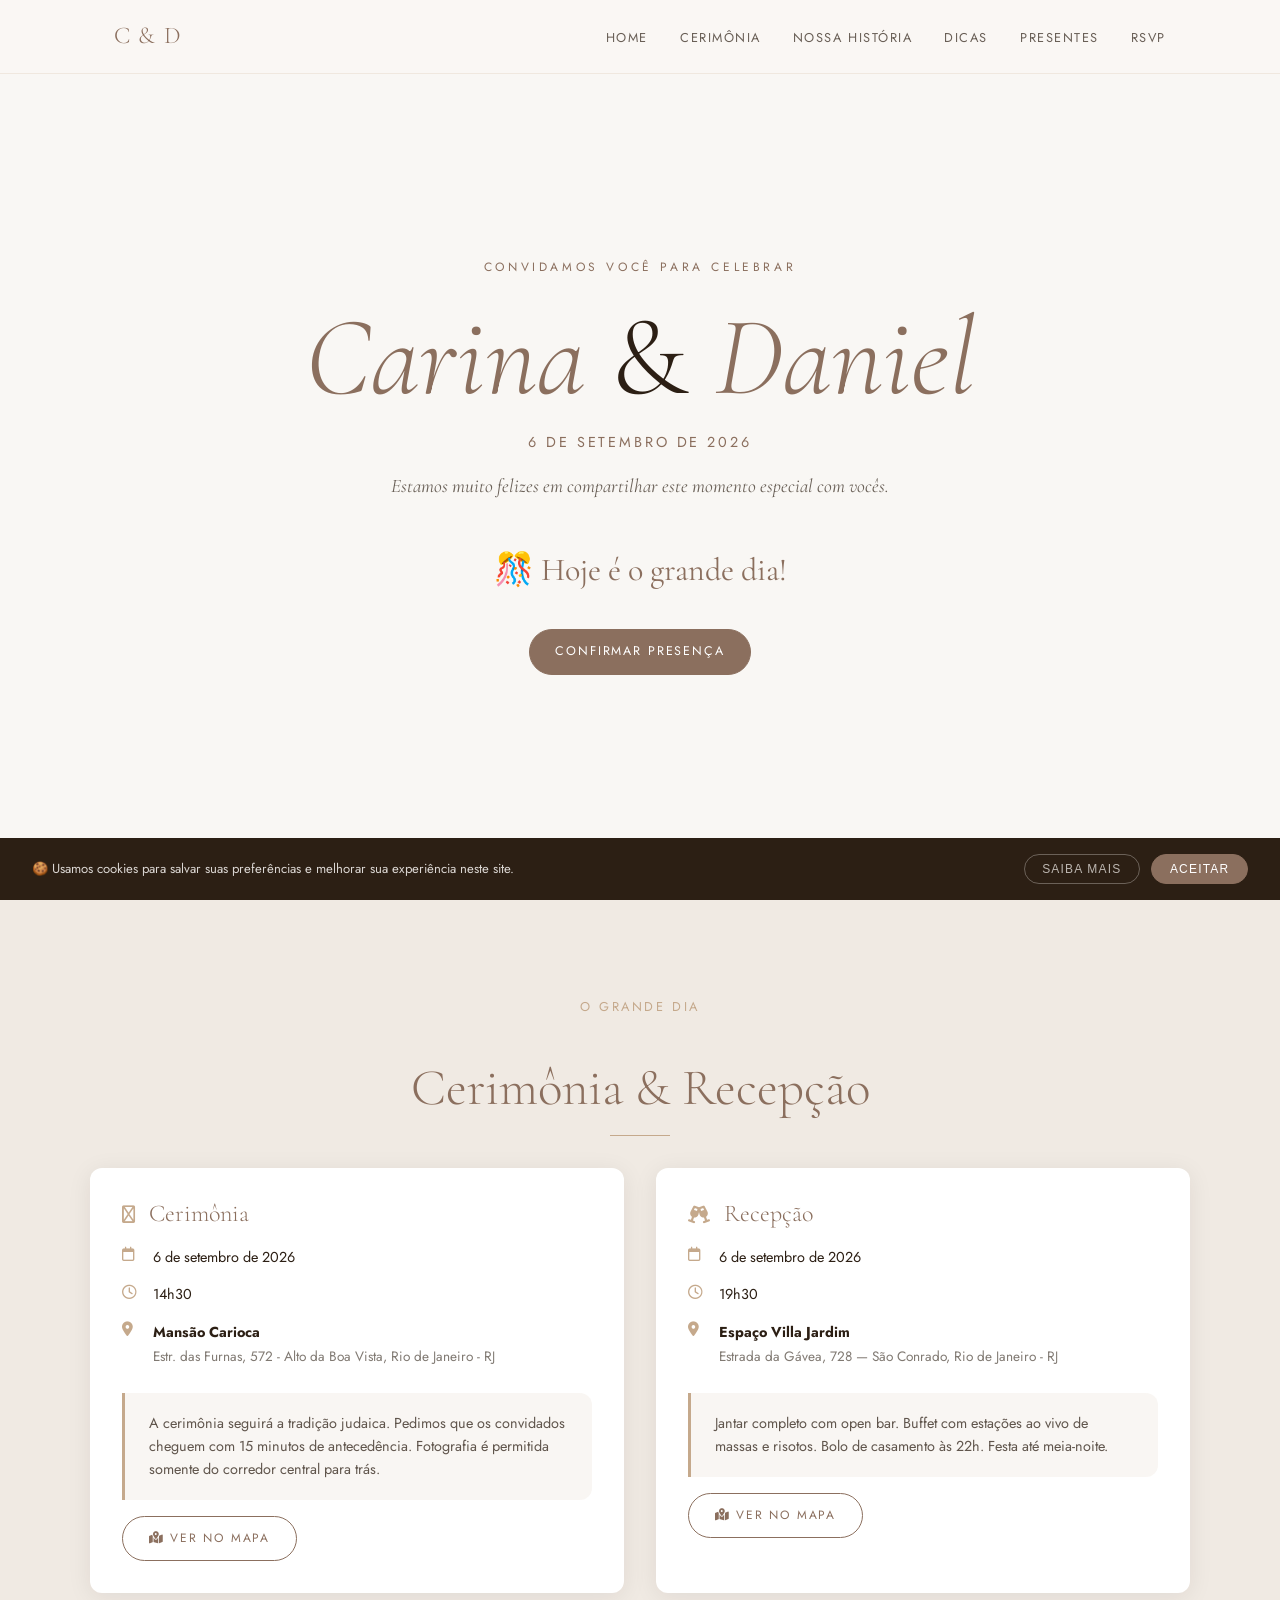
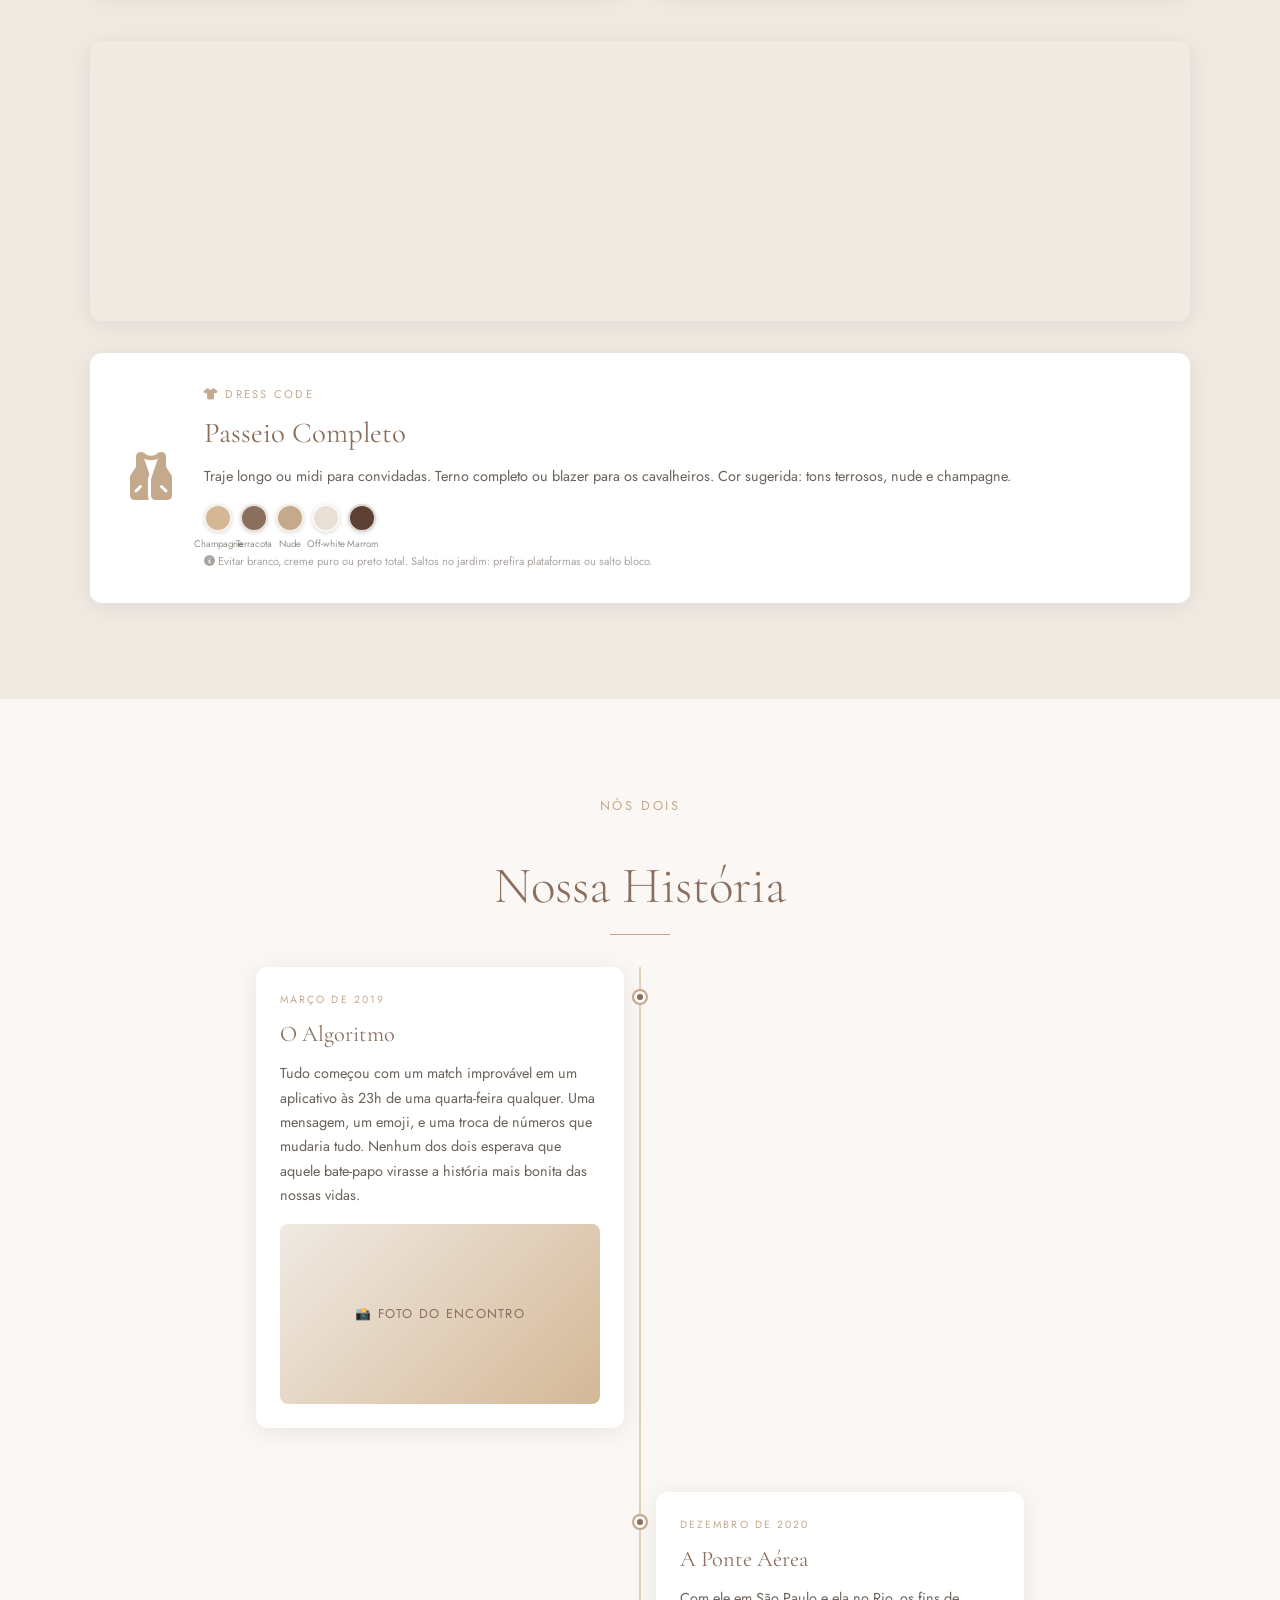
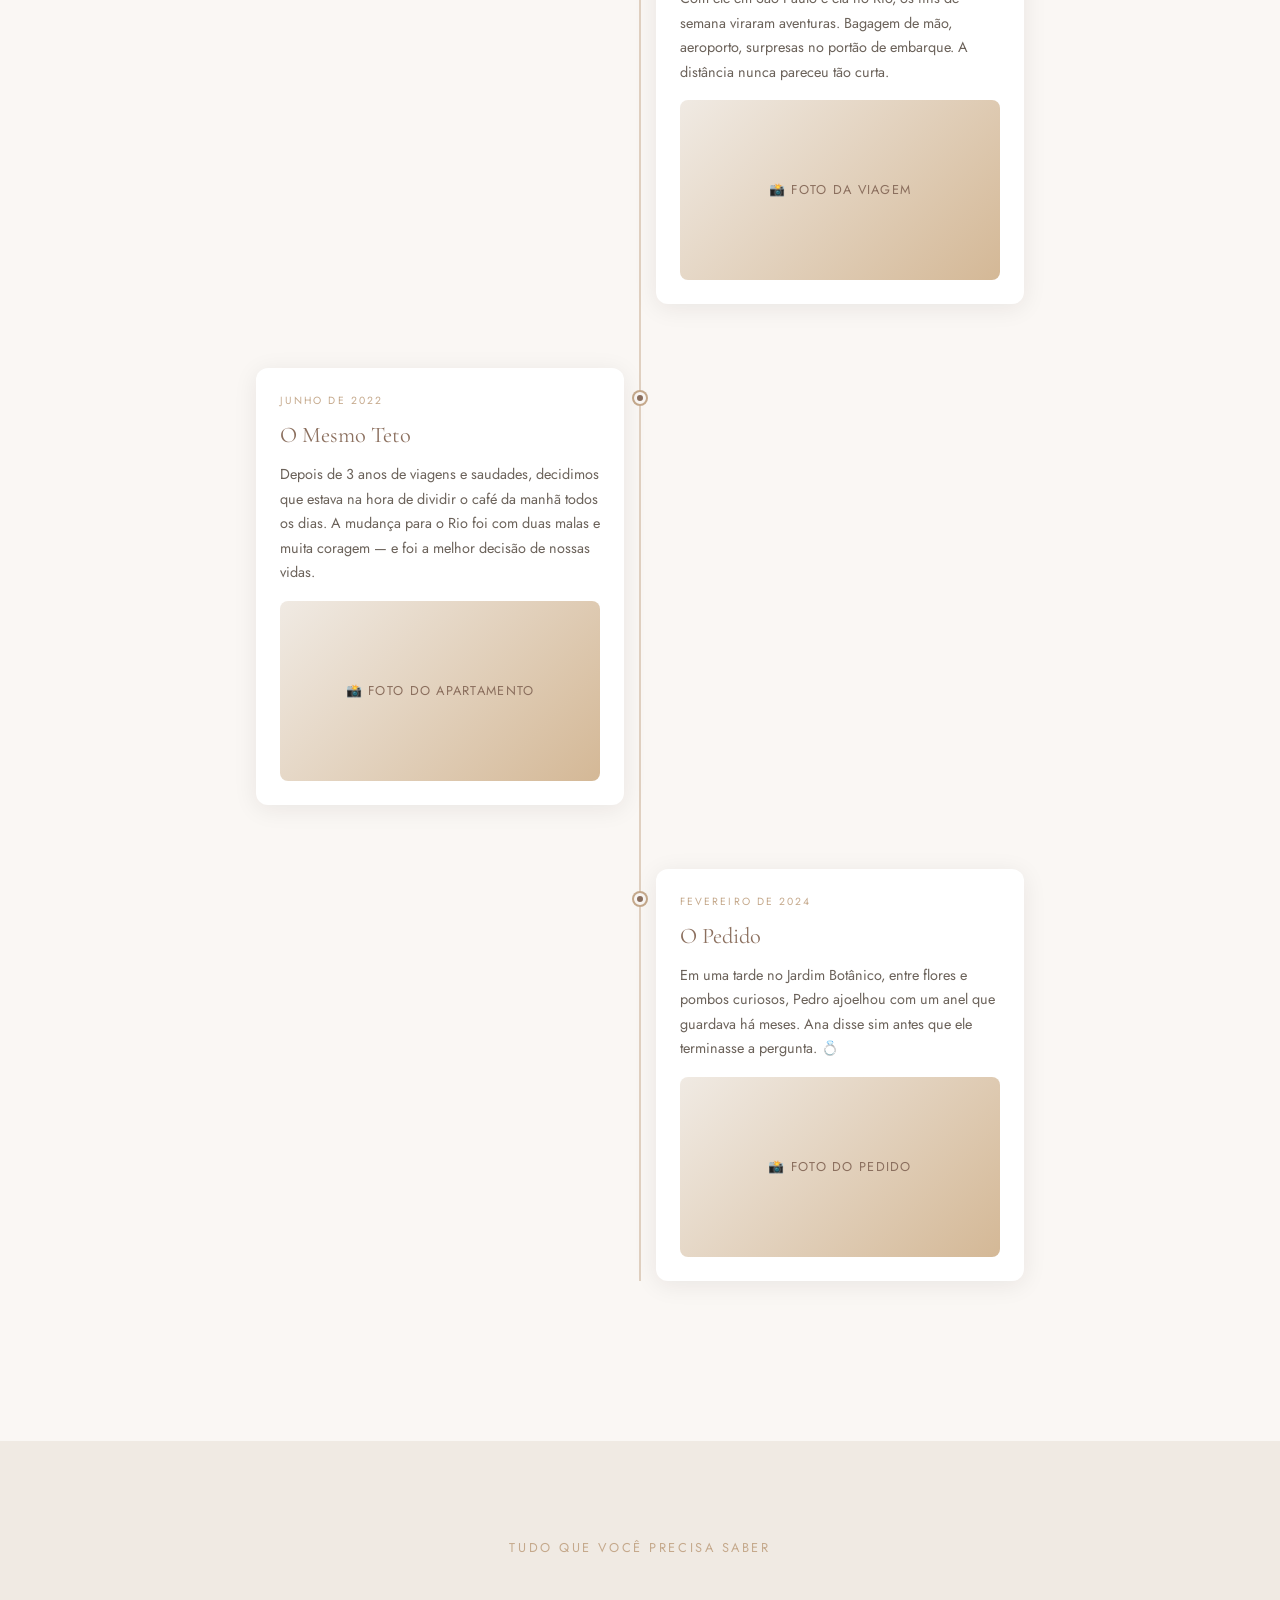
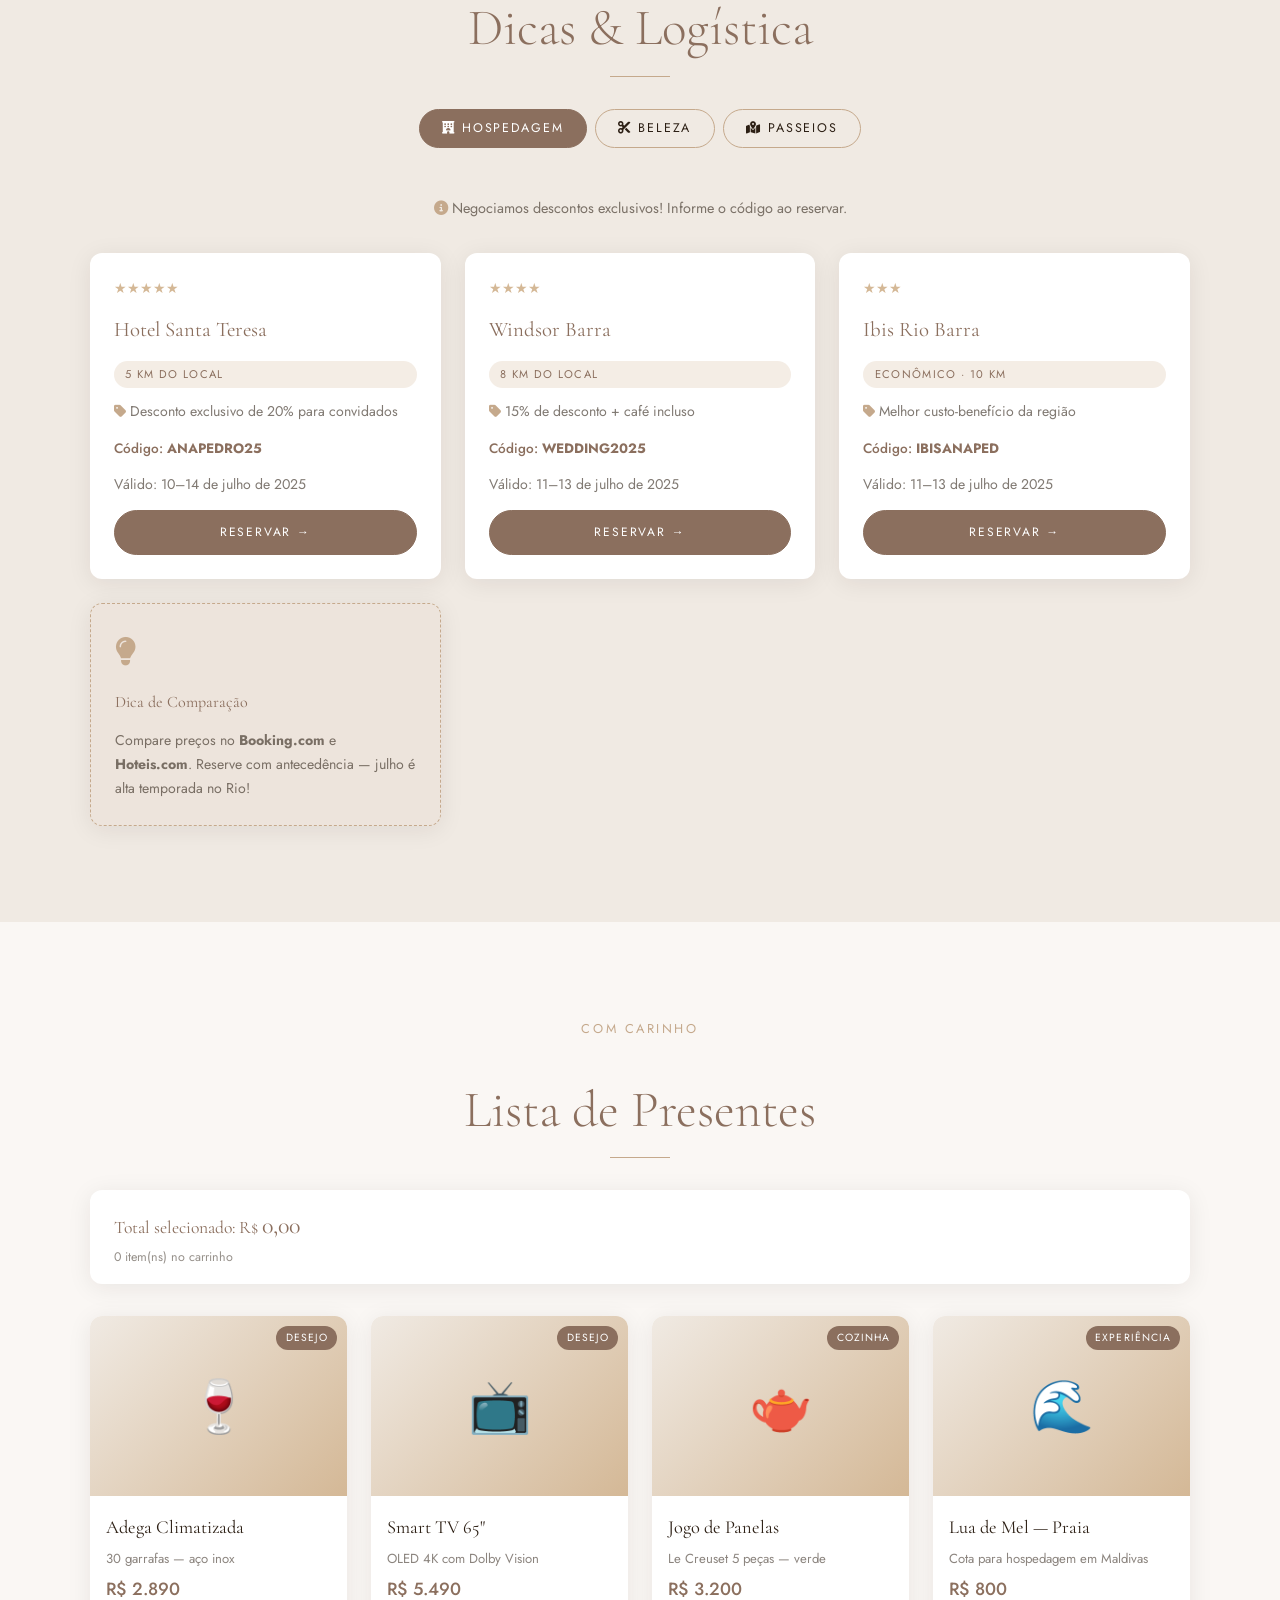
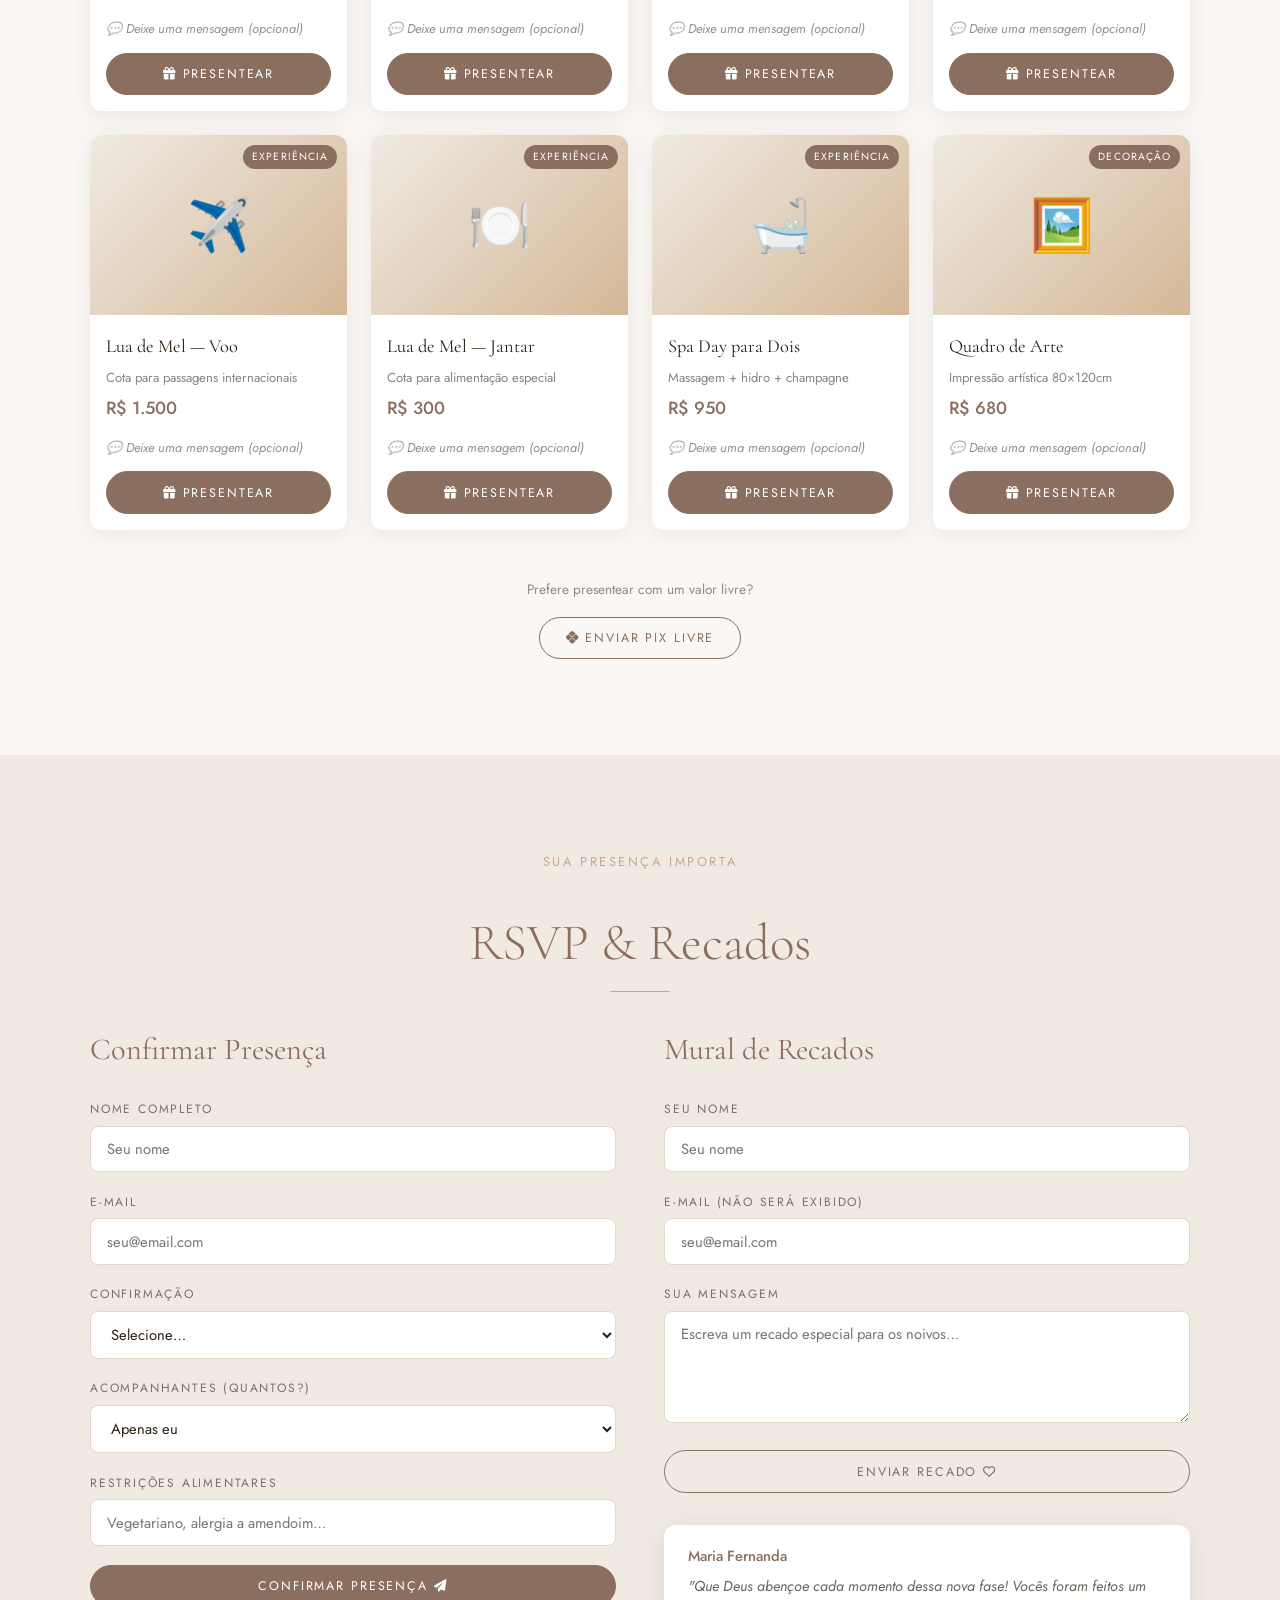
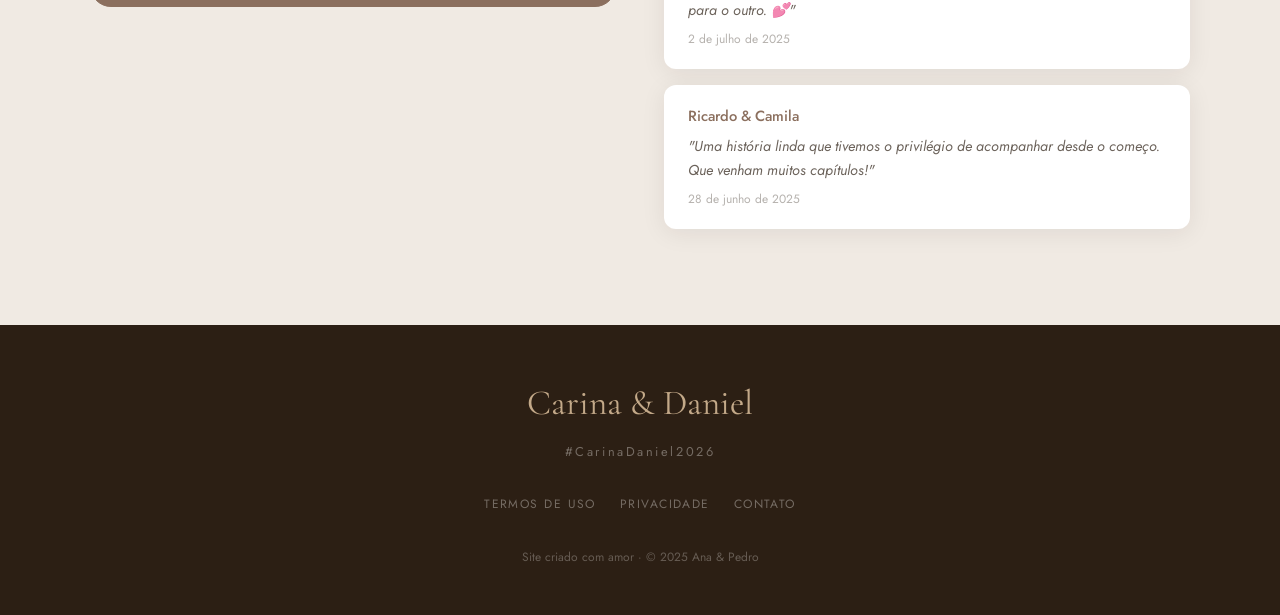
==== commit 80b9723e: "feat: adicionar suporte PWA completo para instalação em telefones - Adicionar manifest.json com meta" ====
--- a/index.html
+++ b/index.html
@@ -5,35 +5,698 @@
 <meta name="viewport" content="width=device-width, initial-scale=1.0">
 <title>Carina & Daniel — 06.09.2026</title>
 
-<!-- Fontes -->
+<!-- PWA Meta Tags -->
+<meta name="description" content="Convite de casamento de Carina & Daniel - 06 de setembro de 2026">
+<meta name="theme-color" content="#8B6F5E">
+<meta name="mobile-web-app-capable" content="yes">
+<meta name="apple-mobile-web-app-capable" content="yes">
+<meta name="apple-mobile-web-app-status-bar-style" content="default">
+<meta name="apple-mobile-web-app-title" content="Carina & Daniel">
+<link rel="manifest" href="manifest.json">
+<link rel="apple-touch-icon" href="icon-192.png">
+<link rel="icon" type="image/png" sizes="192x192" href="icon-192.png">
+<link rel="icon" type="image/png" sizes="512x512" href="icon-512.png">
+
+<!-- ═══════════════════════════════════════════════
+     VARIÁVEIS DE CONFIGURAÇÃO — edite aqui!
+     ═══════════════════════════════════════════════ -->
+<script>
+  const CONFIG = {
+    // Nomes e evento
+    noivo1: "Carina",
+    noivo2: "Daniel",
+    dataEvento: "2026-09-06T14:30:00",
+    fraseBoasvindas: "Estamos muito felizes em compartilhar este momento especial com vocês.",
+    hashtag: "#CarinaDaniel2026",
+
+    // Cores — edite para personalizar
+    cores: {
+      primaria:    "#8B6F5E",  // terra/nude
+      secundaria:  "#C5A98C",  // champagne
+      destaque:    "#D4B896",  // ouro suave
+      texto:       "#2C1F14",
+      fundo:       "#FAF7F4",
+      claro:       "#F0EAE3",
+    },
+
+    // Tipografia
+    fonteDisplay: "'Cormorant Garamond', serif",
+    fonteBody:    "'Jost', sans-serif",
+
+    // Cerimônia
+    cerimonia: {
+      data:     "6 de setembro de 2026",
+      horario:  "14h30",
+      local:    "Mansão Carioca",
+      endereco: "Estr. das Furnas, 572 - Alto da Boa Vista, Rio de Janeiro - RJ",
+      mapUrl:   "https://maps.google.com/maps?q=-22.9254,-43.1786&z=15&output=embed",
+      info:     "A cerimônia seguirá a tradição judaica. Pedimos que os convidados cheguem com 15 minutos de antecedência. Fotografia é permitida somente do corredor central para trás.",
+      dresscode:"Passeio Completo",
+      dresscodeDesc: "Traje longo ou midi para convidadas. Terno completo ou blazer para os cavalheiros. Cor sugerida: tons terrosos, nude e champagne.",
+    },
+
+    // Recepção
+    recepcao: {
+      horario:  "19h30",
+      local:    "Espaço Villa Jardim",
+      endereco: "Estrada da Gávea, 728 — São Conrado, Rio de Janeiro - RJ",
+      info:     "Jantar completo com open bar. Buffet com estações ao vivo de massas e risotos. Bolo de casamento às 22h. Festa até meia-noite.",
+    },
+
+    // Pix
+    pixKey: "casamento@anapedro.com.br",
+    pixNome: "ANA CAROLINA SILVA",
+  };
+</script>
+
 <link rel="preconnect" href="https://fonts.googleapis.com">
 <link href="https://fonts.googleapis.com/css2?family=Cormorant+Garamond:ital,wght@0,300;0,400;0,600;1,300;1,400&family=Jost:wght@300;400;500&display=swap" rel="stylesheet">
 <link rel="stylesheet" href="https://cdnjs.cloudflare.com/ajax/libs/font-awesome/6.5.0/css/all.min.css">
 
-<!-- CSS Modular (ordem importa!) -->
-<link rel="stylesheet" href="css/1-variables.css">
-<link rel="stylesheet" href="css/2-base.css">
-<link rel="stylesheet" href="css/3-typography.css">
-<link rel="stylesheet" href="css/4-navigation.css">
-<link rel="stylesheet" href="css/5-hero.css">
-<link rel="stylesheet" href="css/6-sections.css">
-<link rel="stylesheet" href="css/7-ceremony.css">
-<link rel="stylesheet" href="css/8-timeline.css">
-<link rel="stylesheet" href="css/9-tabs.css">
-<link rel="stylesheet" href="css/10-cards.css">
-<link rel="stylesheet" href="css/11-gifts.css">
-<link rel="stylesheet" href="css/12-forms.css">
-<link rel="stylesheet" href="css/13-footer.css">
-<link rel="stylesheet" href="css/14-components.css">
-<link rel="stylesheet" href="css/15-modals.css">
-<link rel="stylesheet" href="css/16-responsive.css">
+<style>
+/* ═══════════ RESET & BASE ═══════════ */
+*, *::before, *::after { box-sizing: border-box; margin: 0; padding: 0; }
+:root {
+  --cor-primaria:   #8B6F5E;
+  --cor-secundaria: #C5A98C;
+  --cor-destaque:   #D4B896;
+  --cor-texto:      #2C1F14;
+  --cor-fundo:      #FAF7F4;
+  --cor-claro:      #F0EAE3;
+  --fonte-display:  'Cormorant Garamond', serif;
+  --fonte-body:     'Jost', sans-serif;
+  --sombra:         0 4px 24px rgba(44,31,20,.08);
+  --radius:         12px;
+  --trans:          .35s cubic-bezier(.4,0,.2,1);
+}
+
+html { scroll-behavior: smooth; }
+body {
+  font-family: var(--fonte-body);
+  background: var(--cor-fundo);
+  color: var(--cor-texto);
+  font-size: 16px;
+  line-height: 1.7;
+  overflow-x: hidden;
+}
+img { max-width: 100%; height: auto; display: block; }
+a { color: inherit; text-decoration: none; }
+
+/* ═══════════ TIPOGRAFIA ═══════════ */
+.display { font-family: var(--fonte-display); font-weight: 300; }
+h1,h2,h3,h4 { font-family: var(--fonte-display); font-weight: 300; line-height: 1.2; }
+h2.section-title {
+  font-size: clamp(2rem, 5vw, 3.2rem);
+  color: var(--cor-primaria);
+  text-align: center;
+  margin-bottom: .4rem;
+}
+.section-sub {
+  font-family: var(--fonte-body);
+  font-size: .8rem;
+  letter-spacing: .2em;
+  text-transform: uppercase;
+  color: var(--cor-secundaria);
+  text-align: center;
+  display: block;
+  margin-bottom: 2.5rem;
+}
+.divider {
+  width: 60px; height: 1px;
+  background: var(--cor-secundaria);
+  margin: 1rem auto 2rem;
+}
+
+/* ═══════════ NAV ═══════════ */
+nav {
+  position: fixed; top: 0; left: 0; right: 0; z-index: 1000;
+  background: rgba(250,247,244,.96);
+  backdrop-filter: blur(12px);
+  border-bottom: 1px solid rgba(197,169,140,.2);
+  transition: var(--trans);
+}
+.nav-inner {
+  max-width: 1100px; margin: 0 auto;
+  display: flex; align-items: center; justify-content: space-between;
+  padding: 1rem 1.5rem;
+}
+.nav-logo {
+  font-family: var(--fonte-display);
+  font-size: 1.5rem; font-weight: 300;
+  letter-spacing: .05em;
+  color: var(--cor-primaria);
+}
+.nav-links { display: flex; gap: 2rem; list-style: none; }
+.nav-links a {
+  font-size: .8rem;
+  letter-spacing: .12em;
+  text-transform: uppercase;
+  color: var(--cor-texto);
+  opacity: .7;
+  transition: opacity var(--trans);
+}
+.nav-links a:hover { opacity: 1; }
+.hamburger {
+  display: none; background: none; border: none;
+  cursor: pointer; padding: .5rem;
+  flex-direction: column; gap: 5px;
+}
+.hamburger span {
+  display: block; width: 22px; height: 1.5px;
+  background: var(--cor-texto);
+  transition: var(--trans);
+}
+.nav-mobile {
+  display: none;
+  flex-direction: column;
+  background: rgba(250,247,244,.98);
+  padding: 1.5rem;
+  gap: 1rem;
+  border-top: 1px solid rgba(197,169,140,.2);
+}
+.nav-mobile a {
+  font-size: .85rem; letter-spacing: .1em;
+  text-transform: uppercase; padding: .5rem 0;
+  border-bottom: 1px solid rgba(197,169,140,.15);
+  color: var(--cor-texto);
+}
+.nav-mobile.open { display: flex; }
+
+/* ═══════════ HERO ═══════════ */
+#home {
+  min-height: 100vh;
+  display: flex; flex-direction: column;
+  align-items: center; justify-content: center;
+  text-align: center;
+  padding: 6rem 1.5rem 4rem;
+  background:
+    linear-gradient(to bottom, rgba(250,247,244,0) 60%, var(--cor-fundo) 100%),
+    url('https://images.unsplash.com/photo-1519225421980-715cb0215aed?w=1600&q=80') center/cover no-repeat;
+  position: relative;
+}
+#home::before {
+  content: ''; position: absolute; inset: 0;
+  background: rgba(250,247,244,.55);
+}
+.hero-content { position: relative; z-index: 1; max-width: 700px; }
+.hero-pre {
+  font-size: .75rem; letter-spacing: .3em; text-transform: uppercase;
+  color: var(--cor-primaria); margin-bottom: 1.5rem; display: block;
+}
+.hero-names {
+  font-family: var(--fonte-display);
+  font-size: clamp(3.5rem, 10vw, 7rem);
+  font-weight: 300; color: var(--cor-texto);
+  line-height: 1;
+  margin-bottom: 1rem;
+}
+.hero-names em { font-style: italic; color: var(--cor-primaria); }
+.hero-date {
+  font-size: .9rem; letter-spacing: .2em; text-transform: uppercase;
+  color: var(--cor-primaria); margin-bottom: 1rem;
+}
+.hero-frase {
+  font-size: 1.05rem; color: rgba(44,31,20,.7);
+  max-width: 500px; margin: 0 auto 2.5rem;
+  font-style: italic; font-family: var(--fonte-display); font-size: 1.2rem;
+}
+
+/* Countdown */
+.countdown {
+  display: flex; gap: 1.5rem; justify-content: center;
+  margin-bottom: 2rem;
+}
+.countdown-item {
+  display: flex; flex-direction: column; align-items: center;
+  min-width: 72px;
+}
+.countdown-num {
+  font-family: var(--fonte-display);
+  font-size: 2.8rem; font-weight: 300;
+  color: var(--cor-primaria); line-height: 1;
+}
+.countdown-label {
+  font-size: .65rem; letter-spacing: .18em;
+  text-transform: uppercase; color: rgba(44,31,20,.5);
+  margin-top: .3rem;
+}
+.countdown-sep {
+  font-family: var(--fonte-display);
+  font-size: 2.2rem; color: var(--cor-secundaria);
+  align-self: flex-start; padding-top: .2rem;
+}
+
+/* ═══════════ SECTIONS ═══════════ */
+section { padding: 6rem 1.5rem; }
+.section-inner { max-width: 1100px; margin: 0 auto; }
+
+/* ═══════════ CERIMÔNIA & RECEPÇÃO ═══════════ */
+#cerimonia { background: var(--cor-claro); }
+.ceremony-grid {
+  display: grid;
+  grid-template-columns: 1fr 1fr;
+  gap: 2rem; margin-bottom: 3rem;
+}
+.ceremony-card {
+  background: white;
+  border-radius: var(--radius);
+  padding: 2rem;
+  box-shadow: var(--sombra);
+}
+.ceremony-card h3 {
+  font-size: 1.5rem;
+  color: var(--cor-primaria);
+  margin-bottom: 1rem;
+}
+.ceremony-detail {
+  display: flex; align-items: flex-start; gap: .8rem;
+  margin-bottom: .8rem; font-size: .9rem;
+}
+.ceremony-detail i {
+  color: var(--cor-secundaria);
+  width: 18px; margin-top: .15rem; flex-shrink: 0;
+}
+.info-box {
+  background: rgba(197,169,140,.1);
+  border-left: 3px solid var(--cor-secundaria);
+  border-radius: 0 var(--radius) var(--radius) 0;
+  padding: 1.2rem 1.5rem;
+  margin-top: 1.5rem;
+  font-size: .9rem; line-height: 1.6;
+  color: rgba(44,31,20,.75);
+}
+.map-wrap {
+  border-radius: var(--radius);
+  overflow: hidden;
+  height: 280px;
+  margin-top: 2rem;
+  box-shadow: var(--sombra);
+}
+.map-wrap iframe { width: 100%; height: 100%; border: none; }
+
+/* Dress code */
+.dresscode-card {
+  background: white;
+  border-radius: var(--radius);
+  padding: 2rem 2.5rem;
+  display: flex; gap: 2rem; align-items: center;
+  box-shadow: var(--sombra);
+  margin-top: 2rem;
+}
+.dresscode-icon {
+  font-size: 3rem; color: var(--cor-secundaria); flex-shrink: 0;
+}
+.dresscode-label {
+  font-size: .7rem; letter-spacing: .2em; text-transform: uppercase;
+  color: var(--cor-secundaria); margin-bottom: .3rem;
+}
+.dresscode-title {
+  font-family: var(--fonte-display);
+  font-size: 1.8rem; color: var(--cor-primaria);
+  margin-bottom: .4rem;
+}
+.dresscode-desc { font-size: .9rem; color: rgba(44,31,20,.7); }
+
+/* Paleta de cores do dress code */
+.palette { display: flex; gap: .5rem; margin-top: .8rem; }
+.palette-dot {
+  width: 28px; height: 28px;
+  border-radius: 50%;
+  border: 2px solid rgba(255,255,255,.8);
+  box-shadow: 0 1px 4px rgba(0,0,0,.15);
+  position: relative;
+}
+.palette-dot::after {
+  content: attr(data-name);
+  position: absolute; bottom: -22px; left: 50%;
+  transform: translateX(-50%);
+  font-size: .6rem; white-space: nowrap;
+  color: rgba(44,31,20,.5);
+}
+
+/* ═══════════ NOSSA HISTÓRIA ═══════════ */
+#historia { background: var(--cor-fundo); }
+.timeline { position: relative; max-width: 800px; margin: 0 auto; }
+.timeline::before {
+  content: '';
+  position: absolute; left: 50%; top: 0; bottom: 0;
+  width: 1px; background: var(--cor-secundaria);
+  transform: translateX(-50%);
+}
+.timeline-item {
+  display: flex; gap: 2rem;
+  margin-bottom: 4rem;
+  position: relative;
+}
+.timeline-item:nth-child(odd) { flex-direction: row-reverse; }
+.timeline-dot {
+  position: absolute; left: 50%; top: 1.5rem;
+  width: 12px; height: 12px;
+  background: var(--cor-primaria);
+  border-radius: 50%;
+  border: 3px solid var(--cor-fundo);
+  transform: translateX(-50%);
+  box-shadow: 0 0 0 2px var(--cor-secundaria);
+}
+.timeline-content {
+  width: calc(50% - 2rem);
+  background: white;
+  border-radius: var(--radius);
+  padding: 1.5rem;
+  box-shadow: var(--sombra);
+}
+.timeline-item:nth-child(odd) .timeline-content { margin-right: calc(50% + 1rem); }
+.timeline-item:nth-child(even) .timeline-content { margin-left: calc(50% + 1rem); }
+.timeline-tag {
+  font-size: .65rem; letter-spacing: .2em; text-transform: uppercase;
+  color: var(--cor-secundaria); margin-bottom: .4rem;
+}
+.timeline-chapter {
+  font-family: var(--fonte-display);
+  font-size: 1.4rem; color: var(--cor-primaria);
+  margin-bottom: .5rem;
+}
+.timeline-text { font-size: .9rem; color: rgba(44,31,20,.7); line-height: 1.7; }
+.timeline-photo {
+  width: 100%; height: 180px;
+  object-fit: cover; border-radius: 8px; margin-top: 1rem;
+  background: var(--cor-claro);
+}
+.photo-placeholder {
+  width: 100%; height: 180px;
+  background: linear-gradient(135deg, var(--cor-claro), var(--cor-destaque));
+  border-radius: 8px; margin-top: 1rem;
+  display: flex; align-items: center; justify-content: center;
+  font-size: .8rem; color: var(--cor-primaria); letter-spacing: .1em;
+  text-transform: uppercase;
+}
+
+/* ═══════════ DICAS / LOGÍSTICA ═══════════ */
+#dicas { background: var(--cor-claro); }
+.dicas-tabs {
+  display: flex; gap: .5rem; justify-content: center;
+  margin-bottom: 3rem; flex-wrap: wrap;
+}
+.tab-btn {
+  font-family: var(--fonte-body);
+  font-size: .78rem; letter-spacing: .15em; text-transform: uppercase;
+  padding: .6rem 1.4rem;
+  border: 1px solid var(--cor-secundaria);
+  border-radius: 50px; cursor: pointer;
+  background: transparent; color: var(--cor-texto);
+  transition: var(--trans);
+}
+.tab-btn.active, .tab-btn:hover {
+  background: var(--cor-primaria); border-color: var(--cor-primaria);
+  color: white;
+}
+.tab-content { display: none; }
+.tab-content.active { display: block; }
+
+/* Hospedagem */
+.hotel-grid { display: grid; grid-template-columns: repeat(auto-fill, minmax(280px, 1fr)); gap: 1.5rem; }
+.hotel-card {
+  background: white; border-radius: var(--radius);
+  padding: 1.5rem; box-shadow: var(--sombra);
+  display: flex; flex-direction: column; gap: .8rem;
+}
+.hotel-stars { color: var(--cor-destaque); font-size: .85rem; }
+.hotel-name { font-family: var(--fonte-display); font-size: 1.3rem; color: var(--cor-primaria); }
+.hotel-tag {
+  display: inline-block; font-size: .7rem;
+  letter-spacing: .12em; text-transform: uppercase;
+  background: rgba(212,184,150,.25); color: var(--cor-primaria);
+  padding: .25rem .7rem; border-radius: 50px;
+}
+.hotel-detail { font-size: .88rem; color: rgba(44,31,20,.6); }
+.hotel-discount {
+  font-weight: 500; font-size: .85rem;
+  color: var(--cor-primaria);
+}
+.btn {
+  display: inline-block;
+  font-family: var(--fonte-body);
+  font-size: .78rem; letter-spacing: .15em; text-transform: uppercase;
+  padding: .7rem 1.6rem;
+  border-radius: 50px; cursor: pointer;
+  transition: var(--trans); border: 1px solid;
+  text-align: center;
+}
+.btn-primary {
+  background: var(--cor-primaria); color: white;
+  border-color: var(--cor-primaria);
+}
+.btn-primary:hover { background: var(--cor-texto); border-color: var(--cor-texto); }
+.btn-outline {
+  background: transparent; color: var(--cor-primaria);
+  border-color: var(--cor-primaria);
+}
+.btn-outline:hover { background: var(--cor-primaria); color: white; }
+
+/* Beleza */
+.beauty-list { display: grid; grid-template-columns: repeat(auto-fill, minmax(240px, 1fr)); gap: 1.5rem; }
+.beauty-card {
+  background: white; border-radius: var(--radius);
+  padding: 1.2rem 1.5rem; box-shadow: var(--sombra);
+  display: flex; gap: 1rem; align-items: center;
+}
+.beauty-icon {
+  width: 46px; height: 46px; border-radius: 50%;
+  background: rgba(197,169,140,.15);
+  display: flex; align-items: center; justify-content: center;
+  font-size: 1.2rem; color: var(--cor-primaria); flex-shrink: 0;
+}
+.beauty-name { font-weight: 500; font-size: .95rem; }
+.beauty-spec { font-size: .8rem; color: rgba(44,31,20,.55); }
+.beauty-phone { font-size: .85rem; color: var(--cor-primaria); margin-top: .3rem; }
+
+/* Turismo */
+.turismo-grid { display: grid; grid-template-columns: repeat(auto-fill, minmax(280px, 1fr)); gap: 1.5rem; }
+.turismo-card {
+  background: white; border-radius: var(--radius);
+  overflow: hidden; box-shadow: var(--sombra);
+}
+.turismo-img {
+  height: 160px;
+  background: linear-gradient(135deg, var(--cor-claro), var(--cor-destaque));
+  display: flex; align-items: center; justify-content: center;
+  font-size: 2.5rem; color: var(--cor-primaria);
+}
+.turismo-body { padding: 1.2rem; }
+.turismo-cat {
+  font-size: .65rem; letter-spacing: .2em; text-transform: uppercase;
+  color: var(--cor-secundaria); margin-bottom: .3rem;
+}
+.turismo-name { font-family: var(--fonte-display); font-size: 1.2rem; color: var(--cor-primaria); }
+.turismo-desc { font-size: .85rem; color: rgba(44,31,20,.65); margin-top: .4rem; }
+
+/* ═══════════ LISTA DE PRESENTES ═══════════ */
+#presentes { background: var(--cor-fundo); }
+.gift-bar {
+  background: white; border-radius: var(--radius);
+  padding: 1rem 1.5rem; margin-bottom: 2rem;
+  display: flex; align-items: center; justify-content: space-between;
+  gap: 1rem; box-shadow: var(--sombra); flex-wrap: wrap;
+}
+.gift-total { font-family: var(--fonte-display); font-size: 1.1rem; color: var(--cor-primaria); }
+.gift-total span { font-size: 1.5rem; }
+.gift-grid { display: grid; grid-template-columns: repeat(auto-fill, minmax(220px, 1fr)); gap: 1.5rem; }
+.gift-card {
+  background: white; border-radius: var(--radius);
+  overflow: hidden; box-shadow: var(--sombra);
+  display: flex; flex-direction: column;
+  transition: transform var(--trans);
+}
+.gift-card:hover { transform: translateY(-4px); }
+.gift-img {
+  height: 180px;
+  background: linear-gradient(135deg, var(--cor-claro), var(--cor-destaque));
+  display: flex; align-items: center; justify-content: center;
+  font-size: 2.8rem; position: relative;
+}
+.gift-badge {
+  position: absolute; top: .6rem; right: .6rem;
+  background: var(--cor-primaria); color: white;
+  font-size: .65rem; letter-spacing: .1em; text-transform: uppercase;
+  padding: .2rem .6rem; border-radius: 50px;
+}
+.gift-body { padding: 1rem; flex: 1; display: flex; flex-direction: column; }
+.gift-name { font-family: var(--fonte-display); font-size: 1.15rem; color: var(--cor-texto); }
+.gift-desc { font-size: .82rem; color: rgba(44,31,20,.55); margin: .3rem 0; }
+.gift-price {
+  font-size: 1.1rem; font-weight: 500;
+  color: var(--cor-primaria); margin-bottom: .8rem;
+}
+.gift-msg {
+  font-size: .8rem; color: rgba(44,31,20,.5);
+  font-style: italic; margin-bottom: .8rem;
+}
+.gift-msg-input {
+  width: 100%; border: 1px solid rgba(197,169,140,.4);
+  border-radius: 8px; padding: .5rem .7rem;
+  font-family: var(--fonte-body); font-size: .85rem;
+  resize: vertical; background: var(--cor-fundo);
+  color: var(--cor-texto); margin-bottom: .8rem;
+  display: none;
+}
+.gift-msg-input.open { display: block; }
+.gift-btn { margin-top: auto; }
+
+/* Modal carrinho */
+.cart-modal {
+  display: none; position: fixed; inset: 0; z-index: 2000;
+  background: rgba(44,31,20,.5); align-items: center; justify-content: center;
+  padding: 1rem;
+}
+.cart-modal.open { display: flex; }
+.cart-box {
+  background: white; border-radius: var(--radius);
+  padding: 2rem; max-width: 500px; width: 100%;
+  max-height: 85vh; overflow-y: auto;
+  box-shadow: 0 20px 60px rgba(0,0,0,.15);
+}
+.cart-box h3 { font-family: var(--fonte-display); font-size: 1.6rem; color: var(--cor-primaria); margin-bottom: 1.5rem; }
+.cart-item { display: flex; justify-content: space-between; align-items: center; padding: .6rem 0; border-bottom: 1px solid rgba(197,169,140,.2); font-size: .9rem; }
+.cart-item-name { flex: 1; }
+.cart-item-price { font-weight: 500; color: var(--cor-primaria); margin-left: 1rem; }
+.cart-item-remove { background: none; border: none; cursor: pointer; color: rgba(44,31,20,.35); margin-left: .5rem; font-size: .85rem; }
+.cart-total-row { display: flex; justify-content: space-between; padding: 1rem 0; font-family: var(--fonte-display); font-size: 1.3rem; color: var(--cor-primaria); }
+.pix-box {
+  background: var(--cor-claro); border-radius: var(--radius);
+  padding: 1.2rem; text-align: center; margin-top: 1rem;
+}
+.pix-label { font-size: .75rem; letter-spacing: .15em; text-transform: uppercase; color: rgba(44,31,20,.5); margin-bottom: .4rem; }
+.pix-key { font-weight: 500; font-size: 1rem; color: var(--cor-primaria); }
+.pix-copy {
+  display: inline-flex; align-items: center; gap: .4rem;
+  font-size: .8rem; color: var(--cor-primaria); cursor: pointer;
+  margin-top: .5rem; border: 1px solid var(--cor-secundaria);
+  border-radius: 50px; padding: .35rem .9rem;
+  background: white; transition: var(--trans);
+}
+.pix-copy:hover { background: var(--cor-primaria); color: white; border-color: var(--cor-primaria); }
+
+/* ═══════════ RSVP & RECADOS ═══════════ */
+#interacao { background: var(--cor-claro); }
+.interacao-grid {
+  display: grid; grid-template-columns: 1fr 1fr;
+  gap: 3rem;
+}
+.form-group { margin-bottom: 1.2rem; }
+.form-group label {
+  display: block; font-size: .75rem;
+  letter-spacing: .15em; text-transform: uppercase;
+  color: rgba(44,31,20,.6); margin-bottom: .4rem;
+}
+.form-group input,
+.form-group select,
+.form-group textarea {
+  width: 100%;
+  border: 1px solid rgba(197,169,140,.45);
+  border-radius: 8px; padding: .7rem 1rem;
+  font-family: var(--fonte-body); font-size: .92rem;
+  background: white; color: var(--cor-texto);
+  transition: border-color var(--trans);
+  outline: none;
+}
+.form-group input:focus,
+.form-group select:focus,
+.form-group textarea:focus {
+  border-color: var(--cor-primaria);
+}
+.form-group textarea { resize: vertical; min-height: 90px; }
+.form-title { font-family: var(--fonte-display); font-size: 1.9rem; color: var(--cor-primaria); margin-bottom: 1.5rem; }
+
+/* Mural */
+.mural-list { margin-top: 2rem; display: flex; flex-direction: column; gap: 1rem; }
+.mural-item {
+  background: white; border-radius: var(--radius);
+  padding: 1.2rem 1.5rem; box-shadow: var(--sombra);
+}
+.mural-name { font-weight: 500; font-size: .92rem; color: var(--cor-primaria); margin-bottom: .3rem; }
+.mural-msg { font-size: .9rem; color: rgba(44,31,20,.7); font-style: italic; }
+.mural-date { font-size: .75rem; color: rgba(44,31,20,.35); margin-top: .4rem; }
+
+/* ═══════════ RODAPÉ ═══════════ */
+footer {
+  background: var(--cor-texto);
+  color: rgba(250,247,244,.7);
+  text-align: center;
+  padding: 3rem 1.5rem;
+}
+.footer-names {
+  font-family: var(--fonte-display);
+  font-size: 2.2rem; color: rgba(212,184,150,.9);
+  margin-bottom: .5rem;
+}
+.footer-hash { font-size: .8rem; letter-spacing: .2em; opacity: .5; margin-bottom: 2rem; }
+.footer-links { display: flex; gap: 1.5rem; justify-content: center; font-size: .75rem; letter-spacing: .12em; text-transform: uppercase; margin-bottom: 2rem; }
+.footer-links a { opacity: .5; transition: opacity var(--trans); }
+.footer-links a:hover { opacity: 1; }
+.footer-tiny { font-size: .75rem; opacity: .4; }
+
+/* Cookies banner */
+.cookie-banner {
+  position: fixed; bottom: 0; left: 0; right: 0; z-index: 900;
+  background: var(--cor-texto);
+  color: rgba(250,247,244,.85);
+  display: flex; align-items: center; justify-content: space-between;
+  padding: 1rem 2rem; gap: 1rem; flex-wrap: wrap;
+  font-size: .82rem;
+}
+.cookie-banner.hidden { display: none; }
+.cookie-btns { display: flex; gap: .7rem; }
+.cookie-btn {
+  font-size: .75rem; letter-spacing: .1em; text-transform: uppercase;
+  padding: .45rem 1.1rem; border-radius: 50px; cursor: pointer;
+  transition: var(--trans); border: 1px solid;
+}
+.cookie-ok { background: var(--cor-primaria); border-color: var(--cor-primaria); color: white; }
+.cookie-ok:hover { background: var(--cor-secundaria); border-color: var(--cor-secundaria); }
+.cookie-info { background: transparent; border-color: rgba(250,247,244,.3); color: rgba(250,247,244,.7); }
+
+/* ═══════════ TOAST ═══════════ */
+.toast {
+  position: fixed; bottom: 2rem; right: 2rem; z-index: 3000;
+  background: var(--cor-texto); color: white;
+  padding: .9rem 1.5rem; border-radius: var(--radius);
+  font-size: .88rem; box-shadow: var(--sombra);
+  transform: translateY(80px); opacity: 0;
+  transition: var(--trans);
+  max-width: 280px;
+}
+.toast.show { transform: translateY(0); opacity: 1; }
+
+/* ═══════════ RESPONSIVE ═══════════ */
+@media (max-width: 768px) {
+  .nav-links { display: none; }
+  .hamburger { display: flex; }
+
+  .ceremony-grid { grid-template-columns: 1fr; }
+  .dresscode-card { flex-direction: column; text-align: center; }
+
+  .timeline::before { left: 20px; }
+  .timeline-item { flex-direction: column !important; }
+  .timeline-dot { left: 20px; }
+  .timeline-item:nth-child(odd) .timeline-content,
+  .timeline-item:nth-child(even) .timeline-content {
+    margin: 0 0 0 50px; width: auto;
+  }
+
+  .interacao-grid { grid-template-columns: 1fr; }
+
+  .countdown { gap: .8rem; }
+  .countdown-num { font-size: 2rem; }
+  .countdown-sep { font-size: 1.6rem; }
+}
+</style>
 </head>
 <body>
 
 <!-- ═══════════ NAV ═══════════ -->
 <nav id="nav">
   <div class="nav-inner">
-    <span class="nav-logo" id="nav-logo">C & D</span>
+    <span class="nav-logo" id="nav-logo">A & P</span>
     <ul class="nav-links">
       <li><a href="#home">Home</a></li>
       <li><a href="#cerimonia">Cerimônia</a></li>
@@ -61,9 +724,9 @@
   <div class="hero-content">
     <span class="hero-pre">Convidamos você para celebrar</span>
     <div class="hero-names display">
-      <em id="nome1">Carina</em> & <em id="nome2">Daniel</em>
-    </div>
-    <div class="hero-date" id="hero-date">6 de setembro de 2026</div>
+      <em id="nome1">Ana</em> & <em id="nome2">Pedro</em>
+    </div>
+    <div class="hero-date" id="hero-date">12 de Julho de 2025</div>
     <p class="hero-frase" id="hero-frase">"Estamos muito felizes em compartilhar este momento especial com vocês."</p>
 
     <div class="countdown" id="countdown">
@@ -103,13 +766,13 @@
       <!-- Cerimônia -->
       <div class="ceremony-card">
         <h3><i class="fa-regular fa-church" style="color:var(--cor-secundaria);margin-right:.5rem;font-size:1.1rem"></i> Cerimônia</h3>
-        <div class="ceremony-detail"><i class="fa-regular fa-calendar"></i><span id="cer-data">6 de setembro de 2026</span></div>
-        <div class="ceremony-detail"><i class="fa-regular fa-clock"></i><span id="cer-hora">14h30</span></div>
-        <div class="ceremony-detail"><i class="fa-solid fa-location-dot"></i><div><strong id="cer-local">Mansão Carioca</strong><br><span id="cer-end" style="font-size:.85rem;color:rgba(44,31,20,.6)">Estr. das Furnas, 572 - Alto da Boa Vista, RJ</span></div></div>
+        <div class="ceremony-detail"><i class="fa-regular fa-calendar"></i><span id="cer-data">12 de julho de 2025</span></div>
+        <div class="ceremony-detail"><i class="fa-regular fa-clock"></i><span id="cer-hora">16h00</span></div>
+        <div class="ceremony-detail"><i class="fa-solid fa-location-dot"></i><div><strong id="cer-local">Igreja Nossa Senhora da Glória</strong><br><span id="cer-end" style="font-size:.85rem;color:rgba(44,31,20,.6)">Rua da Glória, 135 — Glória, RJ</span></div></div>
         <div class="info-box" id="cer-info">
-          A cerimônia seguirá a tradição judaica. Pedimos que os convidados cheguem com 15 minutos de antecedência.
-        </div>
-        <a href="https://www.google.com/maps/place/Mans%C3%A3o+Carioca/@-22.9684358,-43.284201,17z/data=!3m1!4b1!4m6!3m5!1s0x9bd6f77ca69be7:0x2d8d1917fcd29607!8m2!3d-22.9684359!4d-43.2793301!16s%2Fg%2F1tt0sbt4?entry=ttu&g_ep=EgoyMDI2MDQxOS4wIKXMDSoASAFQAw%3D%3D" target="_blank" class="btn btn-outline" style="margin-top:1rem;font-size:.75rem">
+          A cerimônia seguirá o rito católico romano. Pedimos que os convidados cheguem com 15 minutos de antecedência. Fotografia é permitida somente do corredor central para trás.
+        </div>
+        <a href="https://maps.google.com" target="_blank" class="btn btn-outline" style="margin-top:1rem;font-size:.75rem">
           <i class="fa-solid fa-map-location-dot"></i> Ver no mapa
         </a>
       </div>
@@ -117,13 +780,13 @@
       <!-- Recepção -->
       <div class="ceremony-card">
         <h3><i class="fa-solid fa-champagne-glasses" style="color:var(--cor-secundaria);margin-right:.5rem;font-size:1.1rem"></i> Recepção</h3>
-        <div class="ceremony-detail"><i class="fa-regular fa-calendar"></i><span id="rec-data">6 de setembro de 2026</span></div>
+        <div class="ceremony-detail"><i class="fa-regular fa-calendar"></i><span id="rec-data">12 de julho de 2025</span></div>
         <div class="ceremony-detail"><i class="fa-regular fa-clock"></i><span id="rec-hora">19h30</span></div>
         <div class="ceremony-detail"><i class="fa-solid fa-location-dot"></i><div><strong id="rec-local">Espaço Villa Jardim</strong><br><span id="rec-end" style="font-size:.85rem;color:rgba(44,31,20,.6)">Estrada da Gávea, 728 — São Conrado, RJ</span></div></div>
         <div class="info-box" id="rec-info">
-          Jantar completo com open bar. Buffet com estações ao vivo de massas e risotos. Bolo de casamento às 22h.
-        </div>
-        <a href="https://www.google.com/maps/place/Mans%C3%A3o+Carioca/@-22.9684358,-43.284201,17z/data=!3m1!4b1!4m6!3m5!1s0x9bd6f77ca69be7:0x2d8d1917fcd29607!8m2!3d-22.9684359!4d-43.2793301!16s%2Fg%2F1tt0sbt4?entry=ttu&g_ep=EgoyMDI2MDQxOS4wIKXMDSoASAFQAw%3D%3D" target="_blank" class="btn btn-outline" style="margin-top:1rem;font-size:.75rem">
+          Jantar completo com open bar. Buffet com estações ao vivo de massas e risotos. Bolo de casamento às 22h. Festa até meia-noite.
+        </div>
+        <a href="https://maps.google.com" target="_blank" class="btn btn-outline" style="margin-top:1rem;font-size:.75rem">
           <i class="fa-solid fa-map-location-dot"></i> Ver no mapa
         </a>
       </div>
@@ -132,7 +795,7 @@
     <!-- Mapa -->
     <div class="map-wrap">
       <iframe id="mapa"
-        src="https://maps.google.com/maps?q=-22.9684359,-43.2793301&z=14&output=embed"
+        src="https://maps.google.com/maps?q=-22.9254,-43.1786&z=14&output=embed"
         allowfullscreen loading="lazy"
         referrerpolicy="no-referrer-when-downgrade">
       </iframe>
@@ -144,7 +807,7 @@
       <div>
         <div class="dresscode-label"><i class="fa-solid fa-shirt"></i> Dress Code</div>
         <div class="dresscode-title" id="dc-title">Passeio Completo</div>
-        <div class="dresscode-desc" id="dc-desc">Traje longo ou midi para convidadas. Terno completo ou blazer para os cavalheiros.</div>
+        <div class="dresscode-desc" id="dc-desc">Traje longo ou midi para convidadas. Terno completo ou blazer para os cavalheiros. Cor sugerida: tons terrosos, nude e champagne.</div>
         <div class="palette" style="margin-top:1rem;">
           <div class="palette-dot" style="background:#D4B896" data-name="Champagne" title="Champagne"></div>
           <div class="palette-dot" style="background:#8B6F5E" data-name="Terracota" title="Terracota"></div>
@@ -552,18 +1215,18 @@
 
 <!-- ═══════════ RODAPÉ ═══════════ -->
 <footer>
-  <div class="footer-names" id="footer-names">Carina &amp; Daniel</div>
-  <div class="footer-hash" id="footer-hash">#CarinaDaniel2026</div>
+  <div class="footer-names" id="footer-names">Ana &amp; Pedro</div>
+  <div class="footer-hash" id="footer-hash">#AnaPedro2025</div>
   <div class="footer-links">
     <a href="#" onclick="showTermos()">Termos de Uso</a>
     <a href="#" onclick="showPriv()">Privacidade</a>
     <a href="#">Contato</a>
   </div>
-  <div class="footer-tiny">Site criado com amor · © 2026 Carina &amp; Daniel</div>
+  <div class="footer-tiny">Site criado com amor · © 2025 Ana &amp; Pedro</div>
 </footer>
 
 <!-- Cookies Banner -->
-<div class="cookie-banner hidden" id="cookie-banner">
+<div class="cookie-banner" id="cookie-banner">
   <span>🍪 Usamos cookies para salvar suas preferências e melhorar sua experiência neste site.</span>
   <div class="cookie-btns">
     <button class="cookie-btn cookie-info" onclick="showPriv()">Saiba mais</button>
@@ -574,18 +1237,301 @@
 <!-- Toast -->
 <div class="toast" id="toast"></div>
 
-<!-- JavaScript Modular (ordem importa!) -->
-<script src="config.js"></script>
-<script src="js/data-gifts.js"></script>
-<script src="js/utils.js"></script>
-<script src="js/countdown.js"></script>
-<script src="js/navigation.js"></script>
-<script src="js/tabs.js"></script>
-<script src="js/cart.js"></script>
-<script src="js/forms.js"></script>
-<script src="js/cookies.js"></script>
-<script src="js/animations.js"></script>
-<script src="js/init.js"></script>
-
+<!-- ═══════════ JAVASCRIPT ═══════════ -->
+<script>
+
+// ── Registrar Service Worker (PWA) ──
+if ('serviceWorker' in navigator) {
+  window.addEventListener('load', () => {
+    navigator.serviceWorker.register('/sw.js')
+      .then(reg => console.log('[PWA] Service Worker registrado:', reg.scope))
+      .catch(err => console.log('[PWA] Erro ao registrar SW:', err));
+  });
+}
+
+// ── Aplica CONFIG ──
+document.addEventListener('DOMContentLoaded', () => {
+  // Nomes
+  document.getElementById('nome1').textContent = CONFIG.noivo1;
+  document.getElementById('nome2').textContent = CONFIG.noivo2;
+  document.getElementById('nav-logo').textContent = `${CONFIG.noivo1[0]} & ${CONFIG.noivo2[0]}`;
+  document.getElementById('footer-names').innerHTML = `${CONFIG.noivo1} &amp; ${CONFIG.noivo2}`;
+  document.getElementById('footer-hash').textContent = CONFIG.hashtag;
+  document.title = `${CONFIG.noivo1} & ${CONFIG.noivo2} — Casamento`;
+
+  // Data formatada
+  const d = new Date(CONFIG.dataEvento);
+  const opts = { day: 'numeric', month: 'long', year: 'numeric' };
+  const dateStr = d.toLocaleDateString('pt-BR', opts);
+  document.getElementById('hero-date').textContent = dateStr;
+
+  // Frase
+  document.getElementById('hero-frase').textContent = CONFIG.fraseBoasvindas;
+
+  // Cerimônia / Recepção
+  document.getElementById('cer-data').textContent = CONFIG.cerimonia.data;
+  document.getElementById('cer-hora').textContent = CONFIG.cerimonia.horario;
+  document.getElementById('cer-local').textContent = CONFIG.cerimonia.local;
+  document.getElementById('cer-end').textContent = CONFIG.cerimonia.endereco;
+  document.getElementById('cer-info').textContent = CONFIG.cerimonia.info;
+  document.getElementById('rec-data').textContent = CONFIG.cerimonia.data;
+  document.getElementById('rec-hora').textContent = CONFIG.recepcao.horario;
+  document.getElementById('rec-local').textContent = CONFIG.recepcao.local;
+  document.getElementById('rec-end').textContent = CONFIG.recepcao.endereco;
+  document.getElementById('rec-info').textContent = CONFIG.recepcao.info;
+  document.getElementById('dc-title').textContent = CONFIG.cerimonia.dresscode;
+  document.getElementById('dc-desc').textContent = CONFIG.cerimonia.dresscodeDesc;
+
+  // Mapa
+  document.getElementById('mapa').src = CONFIG.cerimonia.mapUrl;
+
+  // Pix
+  document.getElementById('pix-key-display').textContent = CONFIG.pixKey;
+
+  // Cores CSS
+  const r = document.documentElement.style;
+  r.setProperty('--cor-primaria',   CONFIG.cores.primaria);
+  r.setProperty('--cor-secundaria', CONFIG.cores.secundaria);
+  r.setProperty('--cor-destaque',   CONFIG.cores.destaque);
+  r.setProperty('--cor-texto',      CONFIG.cores.texto);
+  r.setProperty('--cor-fundo',      CONFIG.cores.fundo);
+  r.setProperty('--cor-claro',      CONFIG.cores.claro);
+
+  // Fontes
+  document.documentElement.style.setProperty('--fonte-display', CONFIG.fonteDisplay);
+  document.documentElement.style.setProperty('--fonte-body', CONFIG.fonteBody);
+
+  renderGifts();
+  startCountdown();
+  checkCookies();
+});
+
+// ── Countdown ──
+function startCountdown() {
+  function tick() {
+    const now = new Date().getTime();
+    const target = new Date(CONFIG.dataEvento).getTime();
+    const diff = target - now;
+    if (diff <= 0) {
+      document.getElementById('countdown').innerHTML =
+        '<div style="font-family:var(--fonte-display);font-size:2rem;color:var(--cor-primaria)">🎊 Hoje é o grande dia!</div>';
+      return;
+    }
+    const dias  = Math.floor(diff / 86400000);
+    const horas = Math.floor((diff % 86400000) / 3600000);
+    const min   = Math.floor((diff % 3600000)  / 60000);
+    const sec   = Math.floor((diff % 60000)    / 1000);
+    document.getElementById('cd-dias').textContent  = String(dias).padStart(3,'0');
+    document.getElementById('cd-horas').textContent = String(horas).padStart(2,'0');
+    document.getElementById('cd-min').textContent   = String(min).padStart(2,'0');
+    document.getElementById('cd-sec').textContent   = String(sec).padStart(2,'0');
+  }
+  tick();
+  setInterval(tick, 1000);
+}
+
+// ── Nav hamburger ──
+document.getElementById('hamburger').addEventListener('click', () => {
+  document.getElementById('nav-mobile').classList.toggle('open');
+});
+function closeMobile() {
+  document.getElementById('nav-mobile').classList.remove('open');
+}
+
+// ── Tabs Dicas ──
+function showTab(id, btn) {
+  document.querySelectorAll('.tab-content').forEach(t => t.classList.remove('active'));
+  document.querySelectorAll('.tab-btn').forEach(b => b.classList.remove('active'));
+  document.getElementById('tab-'+id).classList.add('active');
+  btn.classList.add('active');
+}
+
+// ── Carrinho ──
+const cart = [];
+const GIFTS = [
+  { id:1, emoji:'🍷', nome:'Adega Climatizada', desc:'30 garrafas — aço inox', valor:2890, tag:'Desejo' },
+  { id:2, emoji:'📺', nome:'Smart TV 65"', desc:'OLED 4K com Dolby Vision', valor:5490, tag:'Desejo' },
+  { id:3, emoji:'🫖', nome:'Jogo de Panelas', desc:'Le Creuset 5 peças — verde', valor:3200, tag:'Cozinha' },
+  { id:4, emoji:'🌊', nome:'Lua de Mel — Praia', desc:'Cota para hospedagem em Maldivas', valor:800, tag:'Experiência' },
+  { id:5, emoji:'✈️', nome:'Lua de Mel — Voo', desc:'Cota para passagens internacionais', valor:1500, tag:'Experiência' },
+  { id:6, emoji:'🍽️', nome:'Lua de Mel — Jantar', desc:'Cota para alimentação especial', valor:300, tag:'Experiência' },
+  { id:7, emoji:'🛁', nome:'Spa Day para Dois', desc:'Massagem + hidro + champagne', valor:950, tag:'Experiência' },
+  { id:8, emoji:'🖼️', nome:'Quadro de Arte', desc:'Impressão artística 80×120cm', valor:680, tag:'Decoração' },
+];
+
+function renderGifts() {
+  const grid = document.getElementById('gift-grid');
+  grid.innerHTML = GIFTS.map(g => `
+    <div class="gift-card" id="gcard-${g.id}">
+      <div class="gift-img">
+        <span style="font-size:3.2rem">${g.emoji}</span>
+        <span class="gift-badge">${g.tag}</span>
+      </div>
+      <div class="gift-body">
+        <div class="gift-name">${g.nome}</div>
+        <div class="gift-desc">${g.desc}</div>
+        <div class="gift-price">R$ ${g.valor.toLocaleString('pt-BR')}</div>
+        <div class="gift-msg">💬 Deixe uma mensagem (opcional)</div>
+        <textarea class="gift-msg-input" id="gmsg-${g.id}" placeholder="Ex: Com muito carinho de..." rows="2"></textarea>
+        <button class="btn btn-primary gift-btn" id="gbtn-${g.id}" onclick="addToCart(${g.id})">
+          <i class="fa-solid fa-gift"></i> Presentear
+        </button>
+      </div>
+    </div>
+  `).join('');
+}
+
+function addToCart(id) {
+  const g = GIFTS.find(x => x.id === id);
+  const msgEl = document.getElementById('gmsg-'+id);
+  const inCart = cart.find(c => c.id === id);
+  const btn = document.getElementById('gbtn-'+id);
+
+  if (!inCart) {
+    // Mostra campo de mensagem primeiro se não estava aberto
+    if (!msgEl.classList.contains('open')) {
+      msgEl.classList.add('open');
+      btn.innerHTML = '<i class="fa-solid fa-check"></i> Adicionar ao carrinho';
+      return;
+    }
+    cart.push({ ...g, msg: msgEl.value });
+    btn.innerHTML = '<i class="fa-solid fa-check"></i> Adicionado!';
+    btn.style.background = '#5a8a5e';
+    btn.style.borderColor = '#5a8a5e';
+    btn.disabled = true;
+    showToast(`"${g.nome}" adicionado ao carrinho!`);
+  }
+  updateCartUI();
+}
+
+function updateCartUI() {
+  const total = cart.reduce((s, c) => s + c.valor, 0);
+  document.getElementById('cart-total').textContent = total.toLocaleString('pt-BR', {minimumFractionDigits:2});
+  document.getElementById('cart-count').textContent = cart.length;
+  document.getElementById('cart-btn').style.display = cart.length ? 'inline-block' : 'none';
+
+  // modal items
+  const itemsEl = document.getElementById('cart-items');
+  if (cart.length === 0) {
+    itemsEl.innerHTML = '<p style="color:rgba(44,31,20,.4);font-style:italic;text-align:center;padding:1rem 0">Carrinho vazio</p>';
+  } else {
+    itemsEl.innerHTML = cart.map(c => `
+      <div class="cart-item">
+        <span class="cart-item-name">${c.emoji} ${c.nome}${c.msg ? ` <span style="font-size:.75rem;color:rgba(44,31,20,.4)">· "${c.msg}"</span>` : ''}</span>
+        <span class="cart-item-price">R$ ${c.valor.toLocaleString('pt-BR')}</span>
+        <button class="cart-item-remove" onclick="removeFromCart(${c.id})"><i class="fa-solid fa-xmark"></i></button>
+      </div>
+    `).join('');
+  }
+  document.getElementById('modal-total').textContent = total.toLocaleString('pt-BR', {minimumFractionDigits:2});
+}
+
+function removeFromCart(id) {
+  const idx = cart.findIndex(c => c.id === id);
+  if (idx > -1) cart.splice(idx, 1);
+  const btn = document.getElementById('gbtn-'+id);
+  const msg = document.getElementById('gmsg-'+id);
+  if (btn) { btn.innerHTML = '<i class="fa-solid fa-gift"></i> Presentear'; btn.style.background=''; btn.style.borderColor=''; btn.disabled=false; }
+  if (msg) msg.classList.remove('open');
+  updateCartUI();
+}
+
+function openCart() { document.getElementById('cart-modal').classList.add('open'); updateCartUI(); }
+function closeCart() { document.getElementById('cart-modal').classList.remove('open'); }
+
+function finalizarPresente() {
+  copyPix();
+  showToast('Chave Pix copiada! Realize a transferência e depois nos informe. 💛');
+  setTimeout(() => closeCart(), 2000);
+}
+
+function copyPix() {
+  navigator.clipboard.writeText(CONFIG.pixKey).then(() => showToast('Chave Pix copiada! 📋'));
+}
+
+// ── RSVP ──
+function submitRsvp() {
+  const nome  = document.getElementById('rsvp-nome').value.trim();
+  const conf  = document.getElementById('rsvp-conf').value;
+  if (!nome || !conf) { showToast('Por favor, preencha seu nome e confirmação.'); return; }
+  showToast(`Obrigado, ${nome}! Confirmação registrada com sucesso. 🎉`);
+  ['rsvp-nome','rsvp-email','rsvp-rest'].forEach(id => document.getElementById(id).value = '');
+  document.getElementById('rsvp-conf').value = '';
+  document.getElementById('rsvp-acomp').value = '0';
+}
+
+// ── Recados ──
+function submitMsg() {
+  const nome = document.getElementById('msg-nome').value.trim();
+  const msg  = document.getElementById('msg-texto').value.trim();
+  if (!nome || !msg) { showToast('Preencha seu nome e a mensagem.'); return; }
+  const now = new Date().toLocaleDateString('pt-BR', {day:'numeric',month:'long',year:'numeric'});
+  const li = document.createElement('div');
+  li.className = 'mural-item';
+  li.innerHTML = `
+    <div class="mural-name">${escHtml(nome)}</div>
+    <div class="mural-msg">"${escHtml(msg)}"</div>
+    <div class="mural-date">${now}</div>
+  `;
+  document.getElementById('mural-list').prepend(li);
+  document.getElementById('msg-nome').value = '';
+  document.getElementById('msg-email').value = '';
+  document.getElementById('msg-texto').value = '';
+  showToast('Recado enviado! Obrigado pela mensagem. 💌');
+}
+
+function escHtml(s) {
+  return s.replace(/&/g,'&amp;').replace(/</g,'&lt;').replace(/>/g,'&gt;').replace(/"/g,'&quot;');
+}
+
+// ── Toast ──
+function showToast(msg) {
+  const t = document.getElementById('toast');
+  t.textContent = msg;
+  t.classList.add('show');
+  setTimeout(() => t.classList.remove('show'), 3500);
+}
+
+// ── Cookies ──
+function checkCookies() {
+  if (!localStorage.getItem('cookies-ok')) {
+    document.getElementById('cookie-banner').classList.remove('hidden');
+  }
+}
+function acceptCookies() {
+  localStorage.setItem('cookies-ok','1');
+  document.getElementById('cookie-banner').classList.add('hidden');
+}
+
+function showTermos() {
+  showToast('Termos: As informações inseridas neste site são usadas apenas para organização do casamento. Não compartilhamos seus dados.');
+}
+function showPriv() {
+  showToast('Privacidade: Usamos cookies essenciais para salvar preferências. Nenhum dado é vendido ou compartilhado com terceiros.');
+}
+
+// Fechar modal ao clicar fora
+document.getElementById('cart-modal').addEventListener('click', function(e) {
+  if (e.target === this) closeCart();
+});
+
+// Scroll reveal simples
+const observer = new IntersectionObserver((entries) => {
+  entries.forEach(e => {
+    if (e.isIntersecting) {
+      e.target.style.opacity = '1';
+      e.target.style.transform = 'translateY(0)';
+    }
+  });
+}, { threshold: 0.1 });
+
+document.querySelectorAll('.ceremony-card, .timeline-content, .hotel-card, .gift-card, .turismo-card').forEach(el => {
+  el.style.opacity = '0';
+  el.style.transform = 'translateY(24px)';
+  el.style.transition = 'opacity .6s ease, transform .6s ease';
+  observer.observe(el);
+});
+
+</script>
 </body>
 </html>
